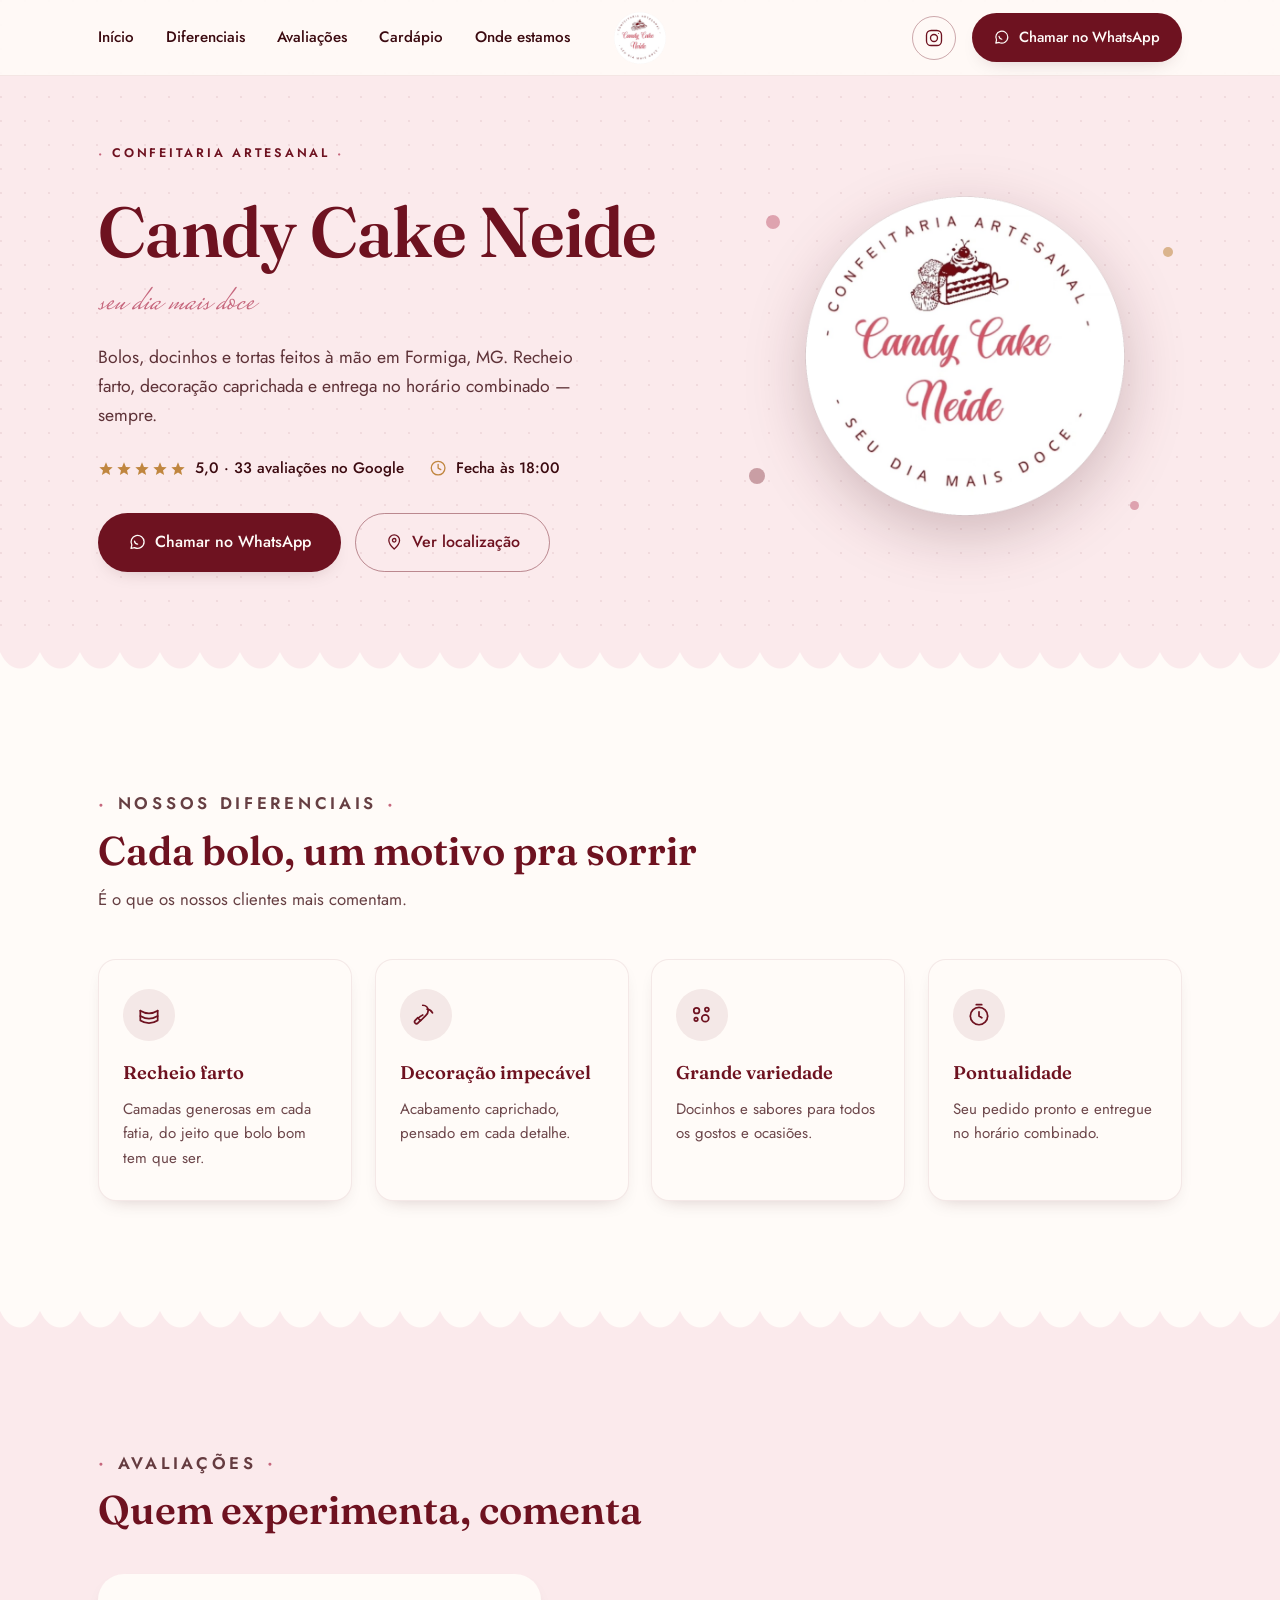
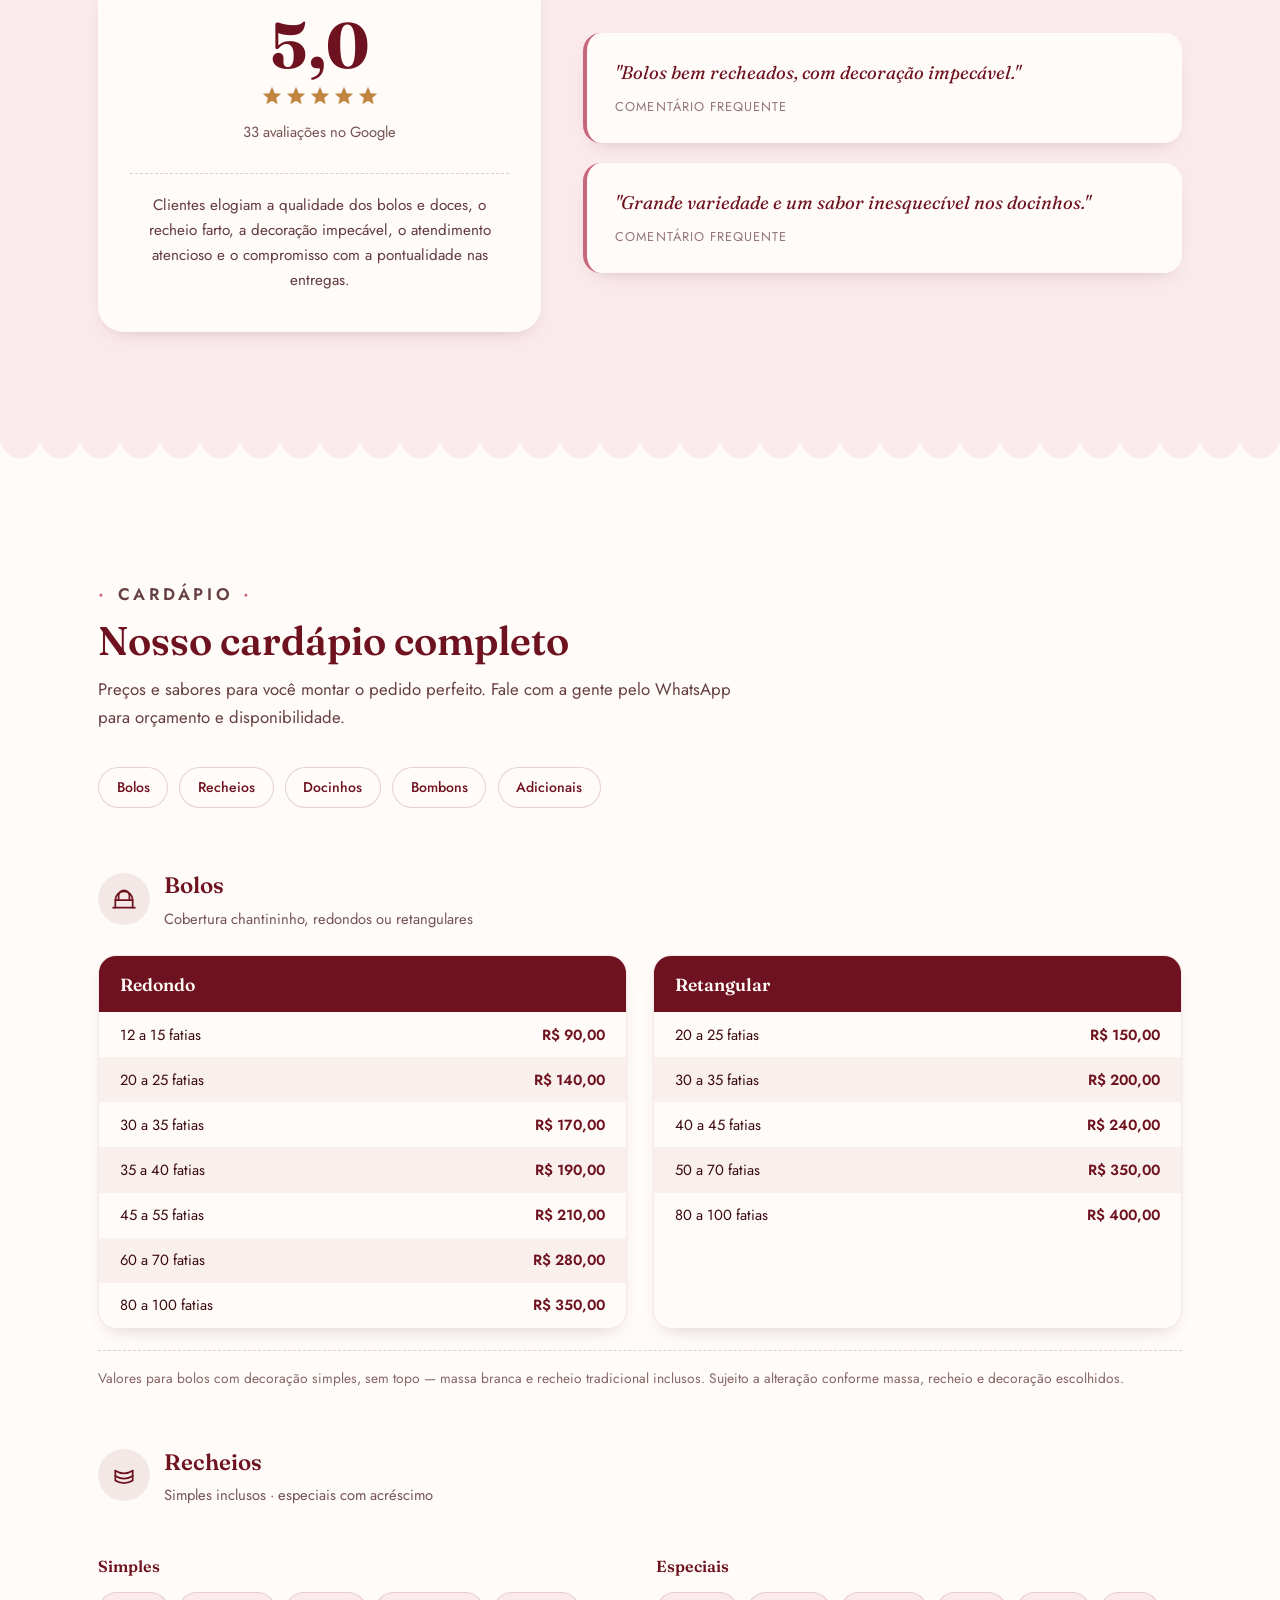
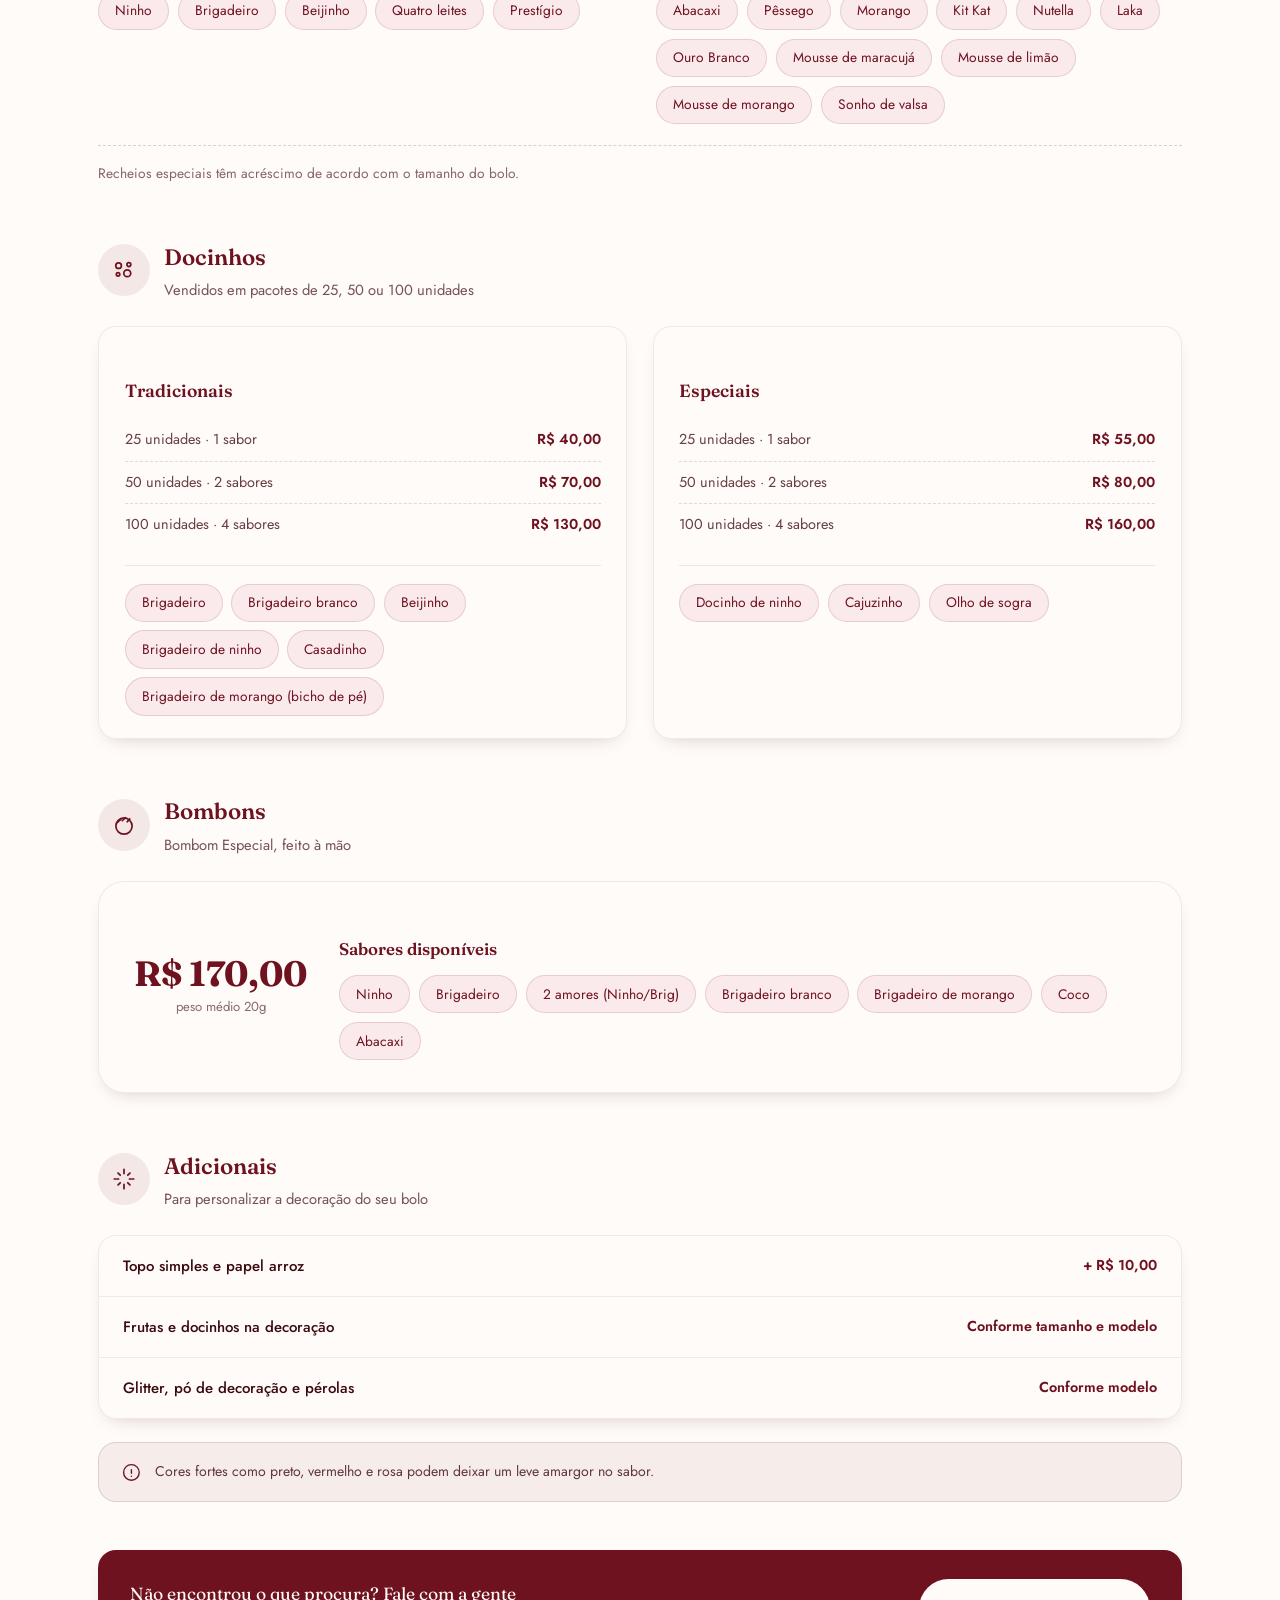
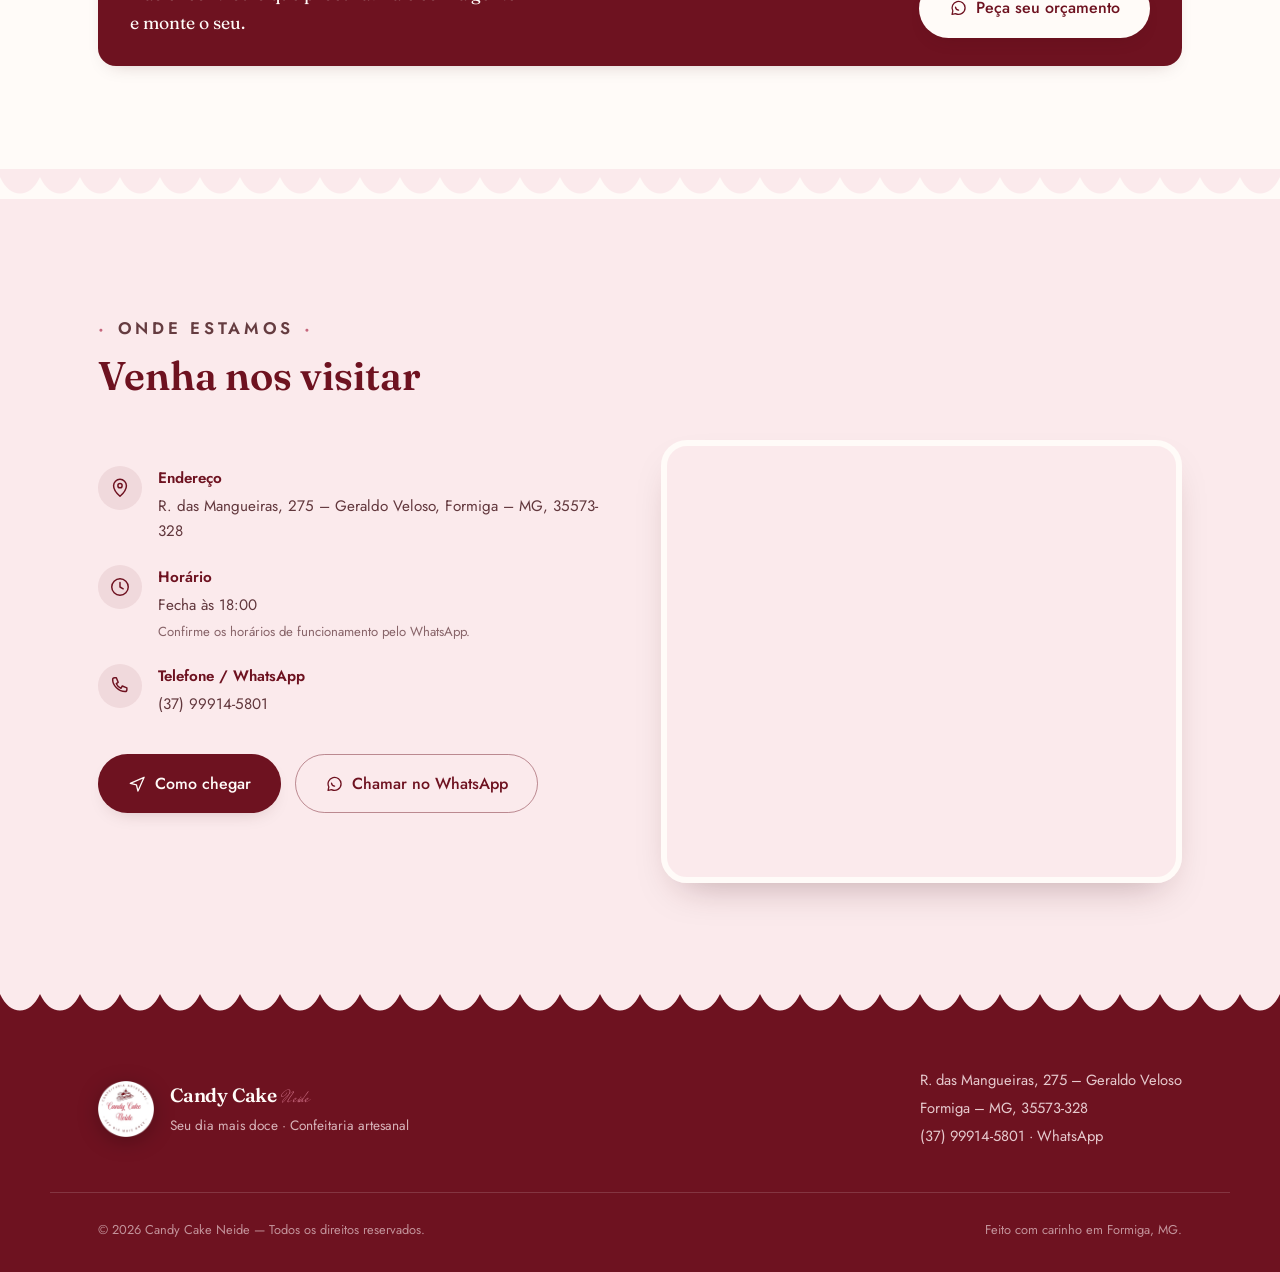
==== index-2.html @ 3f2b0566 "Add files via upload" ====
<!DOCTYPE html>
<html lang="pt-BR" class="no-js">
<head>
<meta charset="UTF-8">
<script>document.documentElement.className=document.documentElement.className.replace('no-js','js');</script>
<meta name="viewport" content="width=device-width, initial-scale=1.0">
<title>Candy Cake Neide | Confeitaria Artesanal em Formiga - MG</title>
<meta name="description" content="Candy Cake Neide — confeitaria artesanal em Formiga, MG. Bolos personalizados, docinhos finos e tortas com recheio farto e decoração impecável. 5,0 no Google (33 avaliações).">
<meta name="theme-color" content="#6E1220">
<link rel="icon" href="[data-uri]">
<link rel="preconnect" href="https://fonts.googleapis.com">
<link rel="preconnect" href="https://fonts.gstatic.com" crossorigin>
<link href="https://fonts.googleapis.com/css2?family=Fraunces:ital,opsz,wght@0,9..144,300;0,9..144,400;0,9..144,500;0,9..144,600;0,9..144,700;0,9..144,900;1,9..144,500;1,9..144,600&family=Jost:wght@300;400;500;600;700&family=Mrs+Saint+Delafield&display=swap" rel="stylesheet">
<style>
  /* ============ TOKENS ============ */
  :root{
    --blush:#FBEAEC;      /* page background — light pink, as requested */
    --cream:#FFFBF8;      /* card / alternate section surface */
    --maroon:#6E1220;     /* primary brand — sampled from the logo's script text */
    --ink:#3B0A10;        /* body text — warm near-black */
    --rose:#C6677D;       /* secondary accent */
    --gold:#C0863F;       /* small warm highlight — stars, dots */
    --maroon-rgb: 110,18,32;
    --shadow: 0 18px 40px -20px rgba(59,10,16,.35);
    --shadow-sm: 0 8px 20px -12px rgba(59,10,16,.28);
    --radius-lg: 26px;
    --radius-md: 18px;
    --header-h: 76px;
  }

  /* ============ RESET / BASE ============ */
  *,*::before,*::after{ box-sizing:border-box; }
  html{ scroll-behavior:smooth; scroll-padding-top: 96px; }
  body{
    margin:0;
    background-color: var(--blush);
    background-image: radial-gradient(circle at 1px 1px, rgba(var(--maroon-rgb),.07) 1px, transparent 0);
    background-size: 24px 24px;
    color: var(--ink);
    font-family: 'Jost', system-ui, sans-serif;
    font-weight: 400;
    line-height: 1.65;
    -webkit-font-smoothing: antialiased;
  }
  img{ max-width:100%; display:block; }
  a{ color:inherit; text-decoration:none; }
  ul{ list-style:none; margin:0; padding:0; }
  h1,h2,h3,p{ margin:0; }
  .wrap{ max-width:1180px; margin-inline:auto; padding-inline:clamp(1.25rem,5vw,3rem); }
  section{ position:relative; }
  .section-pad{ padding-block:clamp(3.5rem,8vw,6.5rem); }
  .bg-cream{ background:var(--cream); }
  .bg-blush{ background:var(--blush); }

  :focus-visible{ outline:2px solid var(--gold); outline-offset:3px; border-radius:4px; }
  .skip-link{
    position:absolute; left:1rem; top:-60px; background:var(--maroon); color:var(--cream);
    padding:.7rem 1.2rem; border-radius:0 0 10px 10px; z-index:200; transition:top .25s ease;
    font-family:'Jost',sans-serif; font-weight:500;
  }
  .skip-link:focus{ top:0; }

  /* ============ TYPE UTILITIES ============ */
  .eyebrow{
    display:inline-flex; align-items:center; gap:.6em;
    font-family:'Jost',sans-serif; font-weight:600; font-size:.78rem;
    letter-spacing:.22em; text-transform:uppercase; color:var(--maroon);
  }
  .eyebrow::before, .eyebrow::after{ content:"·"; color:var(--rose); font-size:1.1em; }
  .script{ font-family:'Mrs Saint Delafield', cursive; font-weight:400; line-height:1; }
  .display{ font-family:'Fraunces', serif; font-weight:600; letter-spacing:-.01em; }
  h2.section-title{
    font-family:'Fraunces', serif; font-weight:600; font-size:clamp(1.7rem,4vw,2.5rem);
    color:var(--maroon); margin-top:.5rem; line-height:1.15;
  }
  .section-head{ max-width:640px; }
  .section-head p{ margin-top:.8rem; font-size:1.05rem; color:rgba(59,10,16,.78); }
  .center{ text-align:center; margin-inline:auto; }

  /* ============ BUTTONS ============ */
  .btn{
    display:inline-flex; align-items:center; justify-content:center; gap:.55rem;
    font-family:'Jost',sans-serif; font-weight:500; font-size:1rem;
    padding:.95rem 1.8rem; border-radius:999px; border:1.5px solid transparent;
    cursor:pointer; transition:transform .25s ease, box-shadow .25s ease, background-color .25s ease, color .25s ease;
    white-space:nowrap;
  }
  .btn svg{ width:1.15em; height:1.15em; flex-shrink:0; }
  .btn-primary{ background:var(--maroon); color:var(--cream); box-shadow:var(--shadow-sm); }
  .btn-primary:hover{ background:#59090F; transform:translateY(-2px); box-shadow:var(--shadow); }
  .btn-outline{ background:transparent; color:var(--maroon); border-color:rgba(var(--maroon-rgb),.45); }
  .btn-outline:hover{ background:rgba(var(--maroon-rgb),.07); transform:translateY(-2px); }
  .btn-row{ display:flex; flex-wrap:wrap; gap:.9rem; }

  /* ============ HEADER ============ */
  .site-header{
    position:sticky; top:0; z-index:100; height:var(--header-h);
    display:flex; align-items:center; background:rgba(255,251,248,.88);
    backdrop-filter:blur(10px); -webkit-backdrop-filter:blur(10px);
    border-bottom:1px solid rgba(var(--maroon-rgb),.08);
    transition:box-shadow .3s ease, background-color .3s ease;
  }
  .site-header.is-scrolled{ box-shadow:0 10px 30px -18px rgba(59,10,16,.35); }
  .header-inner{ display:grid; grid-template-columns:1fr auto 1fr; align-items:center; gap:1rem; width:100%; }
  .nav-group{ display:flex; align-items:center; gap:1.5rem; justify-self:start; }
  .brand-logo{ justify-self:center; display:flex; align-items:center; }
  .brand-logo img{ height:52px; width:auto; display:block; transition:transform .3s ease; }
  .brand-logo:hover img{ transform:scale(1.05); }
  .nav-links{ display:flex; align-items:center; gap:2rem; font-size:.95rem; font-weight:500; white-space:nowrap; }
  .nav-links a{ position:relative; padding:.3rem 0; color:var(--ink); }
  .nav-links a::after{
    content:""; position:absolute; left:0; bottom:-2px; height:2px; width:0%;
    background:var(--rose); transition:width .25s ease;
  }
  .nav-links a:hover::after{ width:100%; }
  .nav-toggle{
    display:none; background:none; border:none; cursor:pointer; padding:.4rem;
    color:var(--maroon);
  }
  .nav-toggle svg{ width:26px; height:26px; }
  .header-cta{ display:flex; align-items:center; gap:1rem; justify-self:end; }
  .header-cta .btn{ padding:.7rem 1.3rem; font-size:.92rem; }
  .icon-btn{
    display:inline-flex; align-items:center; justify-content:center; flex-shrink:0;
    width:44px; height:44px; border-radius:50%; border:1.5px solid rgba(var(--maroon-rgb),.35);
    color:var(--maroon); transition:background .25s ease, color .25s ease, transform .25s ease, border-color .25s ease;
  }
  .icon-btn svg{ width:20px; height:20px; }
  .icon-btn:hover{ background:var(--maroon); color:var(--cream); border-color:var(--maroon); transform:translateY(-2px); }

  /* ============ HERO ============ */
  .hero{ padding-block:clamp(2.5rem,7vw,4rem) clamp(3rem,7vw,4.5rem); overflow:clip; }
  .hero-grid{
    display:grid; grid-template-columns:1.15fr .85fr; gap:clamp(2rem,5vw,4rem); align-items:center;
  }
  .hero-copy .eyebrow{ opacity:0; animation:riseIn .7s ease forwards; }
  .hero-name{
    font-size:clamp(2.6rem,6vw,4.4rem); color:var(--maroon); margin-top:.5rem;
    opacity:0; animation:riseIn .7s ease forwards; animation-delay:.1s;
  }
  .hero-tagline{
    font-size:clamp(1.6rem,3.6vw,2.3rem); color:var(--rose); margin-top:-.3rem;
    opacity:0; animation:riseIn .7s ease forwards; animation-delay:.2s;
  }
  .hero-copy p.lead{
    margin-top:1.3rem; font-size:1.1rem; max-width:46ch; color:rgba(59,10,16,.82);
    opacity:0; animation:riseIn .7s ease forwards; animation-delay:.3s;
  }
  .hero-meta{
    display:flex; flex-wrap:wrap; gap:1.6rem; margin-top:1.6rem;
    opacity:0; animation:riseIn .7s ease forwards; animation-delay:.4s;
  }
  .meta-item{ display:flex; align-items:center; gap:.55rem; font-size:.95rem; font-weight:500; }
  .meta-item svg{ width:1.2em; height:1.2em; color:var(--gold); flex-shrink:0; }
  .stars{ display:inline-flex; gap:2px; color:var(--gold); }
  .stars svg{ width:16px; height:16px; }
  .hero-ctas{
    margin-top:2rem; opacity:0; animation:riseIn .7s ease forwards; animation-delay:.5s;
  }
  @keyframes riseIn{ from{ opacity:0; transform:translateY(16px);} to{ opacity:1; transform:translateY(0);} }

  .hero-badge-wrap{ position:relative; display:flex; justify-content:center; }
  .hero-badge{
    width:min(320px,80vw); aspect-ratio:1/1;
    filter:drop-shadow(0 18px 30px rgba(59,10,16,.22));
    opacity:0; animation:badgeIn .8s cubic-bezier(.2,.8,.2,1) forwards; animation-delay:.25s;
  }
  @keyframes badgeIn{ from{opacity:0; transform:scale(.85) rotate(-4deg);} to{opacity:1; transform:scale(1) rotate(0);} }
  .sprinkle{ position:absolute; border-radius:50%; opacity:.55; animation:float 6s ease-in-out infinite; }
  .sprinkle:nth-child(2){ animation-delay:-1.5s; }
  .sprinkle:nth-child(3){ animation-delay:-3s; }
  .sprinkle:nth-child(4){ animation-delay:-4.2s; }
  @keyframes float{ 0%,100%{ transform:translateY(0) rotate(0deg);} 50%{ transform:translateY(-14px) rotate(12deg);} }

  /* ============ SCALLOP DIVIDERS ============ */
  .scallop{ height:30px; width:100%; background-repeat:repeat-x; background-size:40px 30px; }
  .scallop-bc{ background-image:url("data:image/svg+xml,<svg xmlns='http://www.w3.org/2000/svg' viewBox='0 0 40 30'><rect width='40' height='30' fill='%23FBEAEC'/><path d='M0 8 C10 30 30 30 40 8 L40 30 L0 30 Z' fill='%23FFFBF8'/></svg>"); }
  .scallop-cb{ background-image:url("data:image/svg+xml,<svg xmlns='http://www.w3.org/2000/svg' viewBox='0 0 40 30'><rect width='40' height='30' fill='%23FFFBF8'/><path d='M0 8 C10 30 30 30 40 8 L40 30 L0 30 Z' fill='%23FBEAEC'/></svg>"); }
  .scallop-bm{ background-image:url("data:image/svg+xml,<svg xmlns='http://www.w3.org/2000/svg' viewBox='0 0 40 30'><rect width='40' height='30' fill='%23FBEAEC'/><path d='M0 8 C10 30 30 30 40 8 L40 30 L0 30 Z' fill='%236E1220'/></svg>"); }

  /* ============ REVEAL ON SCROLL ============ */
  /* Scoped under .js so content stays visible if JS never runs (no-JS / crawlers) */
  .reveal{ transition:opacity .7s ease, transform .7s ease; }
  .js .reveal{ opacity:0; transform:translateY(22px); }
  .reveal.is-visible{ opacity:1; transform:translateY(0); }
  .stagger > *:nth-child(1){ transition-delay:.03s; }
  .stagger > *:nth-child(2){ transition-delay:.11s; }
  .stagger > *:nth-child(3){ transition-delay:.19s; }
  .stagger > *:nth-child(4){ transition-delay:.27s; }

  /* ============ HIGHLIGHTS ============ */
  .card-grid{ display:grid; grid-template-columns:repeat(4,1fr); gap:1.4rem; margin-top:2.8rem; }
  .feature-card{
    background:var(--cream); border:1px solid rgba(var(--maroon-rgb),.08); border-radius:var(--radius-md);
    padding:1.8rem 1.5rem; box-shadow:var(--shadow-sm); transition:transform .3s ease, box-shadow .3s ease;
  }
  .feature-card:hover{ transform:translateY(-6px); box-shadow:var(--shadow); }
  .icon-badge{
    width:52px; height:52px; border-radius:50%; background:rgba(var(--maroon-rgb),.08);
    display:flex; align-items:center; justify-content:center; color:var(--maroon); margin-bottom:1.1rem;
  }
  .icon-badge svg{ width:26px; height:26px; }
  .feature-card h3{ font-family:'Fraunces',serif; font-weight:600; font-size:1.15rem; color:var(--maroon); }
  .feature-card p{ margin-top:.5rem; font-size:.94rem; color:rgba(59,10,16,.75); }

  /* ============ REVIEWS ============ */
  .reviews-grid{ display:grid; grid-template-columns:.85fr 1.15fr; gap:2.6rem; margin-top:2.6rem; align-items:stretch; }
  .rating-card{
    background:var(--cream); border-radius:var(--radius-lg); padding:2.4rem 2rem;
    text-align:center; box-shadow:var(--shadow-sm); display:flex; flex-direction:column;
    align-items:center; justify-content:center; gap:.5rem;
  }
  .rating-number{ font-family:'Fraunces',serif; font-weight:700; font-size:4rem; color:var(--maroon); line-height:1; }
  .rating-card .stars svg{ width:22px; height:22px; }
  .rating-card .rating-caption{ font-size:.92rem; color:rgba(59,10,16,.7); margin-top:.3rem; }
  .rating-summary{ margin-top:1.3rem; font-size:.95rem; color:rgba(59,10,16,.8); border-top:1px dashed rgba(var(--maroon-rgb),.2); padding-top:1.2rem; }

  .quote-stack{ display:flex; flex-direction:column; gap:1.3rem; justify-content:center; }
  .quote-card{
    background:var(--cream); border-radius:var(--radius-md); padding:1.6rem 1.8rem;
    box-shadow:var(--shadow-sm); position:relative; border-left:4px solid var(--rose);
  }
  .quote-card p{ font-family:'Fraunces',serif; font-style:italic; font-size:1.15rem; color:var(--maroon); line-height:1.5; }
  .quote-card span{ display:block; margin-top:.6rem; font-family:'Jost',sans-serif; font-style:normal; font-size:.8rem; letter-spacing:.08em; text-transform:uppercase; color:rgba(59,10,16,.55); }

  /* ============ MENU / CARDAPIO ============ */
  .menu-subnav{
    display:flex; flex-wrap:wrap; gap:.7rem; margin-top:2.2rem; padding-bottom:.3rem;
  }
  .menu-subnav a{
    font-family:'Jost',sans-serif; font-weight:500; font-size:.88rem; color:var(--maroon);
    background:var(--cream); border:1px solid rgba(var(--maroon-rgb),.18); border-radius:999px;
    padding:.5rem 1.1rem; transition:background .25s ease, color .25s ease, transform .25s ease;
    white-space:nowrap;
  }
  .menu-subnav a:hover{ background:var(--maroon); color:var(--cream); transform:translateY(-2px); }

  .menu-block{ margin-top:3.4rem; scroll-margin-top:100px; }
  .menu-block-head{ display:flex; align-items:center; gap:.9rem; margin-bottom:1.5rem; }
  .menu-block-head .icon-badge{ margin-bottom:0; flex-shrink:0; }
  .menu-block-head h3{ font-family:'Fraunces',serif; font-weight:600; font-size:1.4rem; color:var(--maroon); }
  .menu-block-head p{ font-size:.92rem; color:rgba(59,10,16,.7); margin-top:.15rem; }
  .menu-block-intro{ font-size:.95rem; color:rgba(59,10,16,.78); max-width:60ch; margin-bottom:1.4rem; }

  .price-tables{ display:grid; grid-template-columns:1fr 1fr; gap:1.6rem; }
  .price-table-card{
    background:var(--cream); border-radius:var(--radius-md); overflow:hidden; box-shadow:var(--shadow-sm);
    border:1px solid rgba(var(--maroon-rgb),.08);
  }
  .price-table-card h4{
    font-family:'Fraunces',serif; font-weight:600; font-size:1.1rem; color:var(--cream);
    background:var(--maroon); padding:.85rem 1.3rem; margin:0;
  }
  .price-table{ width:100%; border-collapse:collapse; font-size:.92rem; }
  .price-table td{ padding:.65rem 1.3rem; }
  .price-table tr:nth-child(even){ background:rgba(var(--maroon-rgb),.045); }
  .price-table td:first-child{ color:var(--ink); }
  .price-table td:last-child{ text-align:right; font-weight:600; color:var(--maroon); white-space:nowrap; }

  .note-line{
    margin-top:1.3rem; font-size:.86rem; color:rgba(59,10,16,.62); border-top:1px dashed rgba(var(--maroon-rgb),.2);
    padding-top:1rem;
  }

  .tag-list{ display:flex; flex-wrap:wrap; gap:.55rem; }
  .tag{
    font-size:.86rem; font-family:'Jost',sans-serif; color:var(--maroon); background:var(--blush);
    border:1px solid rgba(var(--maroon-rgb),.14); border-radius:999px; padding:.42rem 1rem;
  }
  .recheios-grid{ display:grid; grid-template-columns:1fr 1fr; gap:2rem; }
  .recheios-grid h4{ font-family:'Fraunces',serif; font-weight:600; font-size:1rem; color:var(--maroon); margin-bottom:.8rem; }

  .tier-cards{ display:grid; grid-template-columns:1fr 1fr; gap:1.6rem; }
  .tier-card{
    background:var(--cream); border-radius:var(--radius-md); padding:1.6rem 1.6rem 1.4rem; box-shadow:var(--shadow-sm);
    border:1px solid rgba(var(--maroon-rgb),.08);
  }
  .tier-card h4{ font-family:'Fraunces',serif; font-weight:600; font-size:1.1rem; color:var(--maroon); margin-bottom:.9rem; }
  .tier-rows{ display:flex; flex-direction:column; }
  .tier-row{
    display:flex; justify-content:space-between; gap:1rem; padding:.55rem 0;
    border-bottom:1px dashed rgba(var(--maroon-rgb),.16); font-size:.9rem;
  }
  .tier-row:last-child{ border-bottom:none; }
  .tier-row .qty{ color:rgba(59,10,16,.78); }
  .tier-row .price{ font-weight:600; color:var(--maroon); white-space:nowrap; }
  .tier-card .tag-list{ margin-top:1.2rem; padding-top:1.1rem; border-top:1px solid rgba(var(--maroon-rgb),.1); }

  .bombom-card{
    background:var(--cream); border-radius:var(--radius-lg); padding:2rem 2.2rem; box-shadow:var(--shadow-sm);
    display:flex; flex-wrap:wrap; gap:2rem; align-items:center; justify-content:space-between;
    border:1px solid rgba(var(--maroon-rgb),.08);
  }
  .bombom-price{ text-align:center; flex-shrink:0; }
  .bombom-price .amount{ font-family:'Fraunces',serif; font-weight:700; font-size:2.2rem; color:var(--maroon); line-height:1; }
  .bombom-price .weight{ font-size:.82rem; color:rgba(59,10,16,.6); margin-top:.3rem; }
  .bombom-flavors{ flex:1; min-width:240px; }
  .bombom-flavors h4{ font-family:'Fraunces',serif; font-weight:600; font-size:1.05rem; color:var(--maroon); margin-bottom:.7rem; }

  .addon-rows{ display:flex; flex-direction:column; gap:0; background:var(--cream); border-radius:var(--radius-md); box-shadow:var(--shadow-sm); overflow:hidden; border:1px solid rgba(var(--maroon-rgb),.08); }
  .addon-row{ display:flex; justify-content:space-between; align-items:center; gap:1.2rem; padding:1.1rem 1.5rem; border-bottom:1px solid rgba(var(--maroon-rgb),.08); }
  .addon-row:last-child{ border-bottom:none; }
  .addon-row .addon-label{ font-weight:500; font-size:.94rem; color:var(--ink); }
  .addon-row .addon-price{ font-weight:600; color:var(--maroon); font-size:.9rem; white-space:nowrap; text-align:right; }

  .note-callout{
    margin-top:1.4rem; display:flex; gap:.8rem; align-items:flex-start; background:rgba(var(--maroon-rgb),.06);
    border:1px solid rgba(var(--maroon-rgb),.14); border-radius:var(--radius-md); padding:1.1rem 1.4rem; font-size:.88rem; color:rgba(59,10,16,.8);
  }
  .note-callout svg{ width:1.3rem; height:1.3rem; color:var(--maroon); flex-shrink:0; margin-top:.1rem; }

  .menu-note{ margin-top:3rem; display:flex; flex-wrap:wrap; align-items:center; justify-content:space-between; gap:1.3rem; background:var(--maroon); border-radius:var(--radius-md); padding:1.8rem 2rem; box-shadow:var(--shadow-sm); }
  .menu-note p{ font-family:'Fraunces',serif; font-size:1.1rem; color:var(--cream); max-width:36ch; }
  .menu-note .btn-primary{ background:var(--cream); color:var(--maroon); }
  .menu-note .btn-primary:hover{ background:#fff; }

  /* ============ LOCATION ============ */
  .location-grid{ display:grid; grid-template-columns:1fr 1fr; gap:2.6rem; margin-top:2.6rem; align-items:start; }
  .info-list{ display:flex; flex-direction:column; gap:1.3rem; margin-top:1.6rem; }
  .info-row{ display:flex; gap:1rem; align-items:flex-start; }
  .info-row .icon-badge{ width:44px; height:44px; flex-shrink:0; }
  .info-row .icon-badge svg{ width:22px; height:22px; }
  .info-row h4{ font-family:'Jost',sans-serif; font-weight:600; font-size:.95rem; color:var(--maroon); margin:0 0 .2rem; }
  .info-row p{ font-size:.95rem; color:rgba(59,10,16,.8); }
  .info-row .small{ font-size:.82rem; color:rgba(59,10,16,.6); margin-top:.2rem; }
  .map-frame{ border-radius:var(--radius-lg); overflow:hidden; box-shadow:var(--shadow); border:6px solid var(--cream); aspect-ratio:4/3.4; }
  .map-frame iframe{ width:100%; height:100%; border:0; display:block; }
  .location-ctas{ margin-top:1.8rem; }

  /* ============ FOOTER ============ */
  footer{ background:var(--maroon); color:var(--blush); padding-block:3.2rem 2rem; }
  .footer-grid{ display:flex; flex-wrap:wrap; justify-content:space-between; gap:2.4rem; }
  .footer-brand{ display:flex; gap:1rem; align-items:center; max-width:340px; }
  .footer-logo{ width:56px; height:56px; flex-shrink:0; filter:drop-shadow(0 4px 10px rgba(0,0,0,.25)); }
  .footer-brand .display{ font-size:1.2rem; color:var(--cream); }
  .footer-brand .script{ font-size:1.15rem; color:var(--rose); }
  .footer-brand p.tagline{ font-size:.85rem; color:rgba(251,234,236,.75); margin-top:.15rem; }
  .footer-contact{ font-size:.92rem; color:rgba(251,234,236,.85); line-height:1.9; }
  .footer-contact a:hover{ color:var(--cream); text-decoration:underline; }
  .footer-bottom{
    margin-top:2.6rem; padding-top:1.6rem; border-top:1px solid rgba(255,255,255,.15);
    display:flex; flex-wrap:wrap; justify-content:space-between; gap:.8rem;
    font-size:.8rem; color:rgba(251,234,236,.6);
  }

  /* ============ RESPONSIVE ============ */
  @media (max-width:900px){
    .hero-grid{ grid-template-columns:1fr; text-align:center; }
    .hero-copy p.lead{ margin-inline:auto; }
    .hero-meta, .btn-row{ justify-content:center; }
    .hero-badge-wrap{ order:-1; }
    .hero-badge{ width:min(230px,60vw); }
    .card-grid{ grid-template-columns:repeat(2,1fr); }
    .price-tables{ grid-template-columns:1fr; }
    .recheios-grid{ grid-template-columns:1fr; gap:1.6rem; }
    .tier-cards{ grid-template-columns:1fr; }
    .reviews-grid{ grid-template-columns:1fr; }
    .location-grid{ grid-template-columns:1fr; }
  }
  @media (max-width:1150px){
    .nav-links{
      position:absolute; top:var(--header-h); left:0; right:0; background:var(--cream);
      flex-direction:column; align-items:flex-start; gap:0; padding:.5rem clamp(1.25rem,5vw,3rem) 1.2rem;
      box-shadow:0 16px 24px -18px rgba(59,10,16,.4); border-bottom:1px solid rgba(var(--maroon-rgb),.08);
      transform:translateY(-8px); opacity:0; pointer-events:none; transition:opacity .25s ease, transform .25s ease;
    }
    .nav-links a{ padding:.7rem 0; width:100%; }
    .site-header.nav-open .nav-links{ transform:translateY(0); opacity:1; pointer-events:auto; }
    .nav-toggle{ display:inline-flex; }
    .header-cta span.btn-label{ display:none; }
    .header-cta .btn{ padding:.7rem; border-radius:50%; }
    .header-cta .btn svg{ width:1.3em; height:1.3em; }
    .brand-logo img{ height:42px; }
    .nav-group{ gap:.6rem; }
  }
  @media (max-width:400px){
    .brand-logo img{ height:36px; }
  }
  @media (max-width:640px){
    .card-grid{ grid-template-columns:1fr; }
    .rating-number{ font-size:3.2rem; }
    .bombom-card{ flex-direction:column; text-align:center; }
    .menu-subnav{ flex-wrap:nowrap; overflow-x:auto; padding-bottom:.6rem; -webkit-overflow-scrolling:touch; }
    .addon-row{ flex-direction:column; align-items:flex-start; gap:.35rem; }
    .addon-row .addon-price{ text-align:left; }
  }

  @media (prefers-reduced-motion: reduce){
    *{ animation-duration:.01ms !important; animation-iteration-count:1 !important; transition-duration:.01ms !important; scroll-behavior:auto !important; }
    .hero-copy *, .hero-badge{ opacity:1 !important; transform:none !important; }
    .reveal{ opacity:1 !important; transform:none !important; }
  }
</style>
</head>
<body>
<a href="#inicio" class="skip-link">Pular para o conteúdo</a>

<header class="site-header" id="site-header">
  <div class="wrap header-inner">
    <div class="nav-group">
      <button class="nav-toggle" id="nav-toggle" aria-label="Abrir menu" aria-expanded="false" aria-controls="nav-links">
        <svg viewBox="0 0 24 24" fill="none" stroke="currentColor" stroke-width="1.8" stroke-linecap="round"><path d="M4 7h16M4 12h16M4 17h16"/></svg>
      </button>
      <nav class="nav-links" id="nav-links" aria-label="Navegação principal">
        <a href="#inicio">Início</a>
        <a href="#diferenciais">Diferenciais</a>
        <a href="#avaliacoes">Avaliações</a>
        <a href="#cardapio">Cardápio</a>
        <a href="#local">Onde estamos</a>
      </nav>
    </div>

    <a href="#inicio" class="brand-logo" aria-label="Candy Cake Neide - início">
      <img src="[data-uri]" alt="Candy Cake Neide">
    </a>

    <div class="header-cta">
      <a class="icon-btn" href="https://www.instagram.com/candycake_neide" target="_blank" rel="noopener" aria-label="Instagram da Candy Cake Neide">
        <svg viewBox="0 0 24 24" fill="none" stroke="currentColor" stroke-width="1.6" stroke-linecap="round" stroke-linejoin="round" aria-hidden="true"><rect x="3" y="3" width="18" height="18" rx="5.5"/><circle cx="12" cy="12" r="4.2"/><circle cx="17.3" cy="6.7" r="0.6" fill="currentColor" stroke="none"/></svg>
      </a>
      <a class="btn btn-primary" href="https://wa.me/5537999145801?text=Ol%C3%A1%21%20Vim%20pelo%20site%20da%20Candy%20Cake%20Neide%20e%20gostaria%20de%20saber%20mais%20sobre%20os%20bolos%20%F0%9F%8D%B0" target="_blank" rel="noopener">
        <svg viewBox="0 0 24 24" fill="none" stroke="currentColor" stroke-width="1.7" stroke-linecap="round" stroke-linejoin="round" aria-hidden="true"><path d="M21 11.5a8.5 8.5 0 0 1-12.4 7.55L4 20l1.03-4.41A8.5 8.5 0 1 1 21 11.5Z"/><path d="M8.5 10.5c.3 2 2 3.7 4 4"/></svg>
        <span class="btn-label">Chamar no WhatsApp</span>
      </a>
    </div>
  </div>
</header>

<main id="inicio">

  <!-- ============ HERO ============ -->
  <section class="hero">
    <div class="wrap hero-grid">
      <div class="hero-copy">
        <p class="eyebrow">Confeitaria artesanal</p>
        <h1 class="display hero-name">Candy Cake Neide</h1>
        <p class="script hero-tagline">seu dia mais doce</p>
        <p class="lead">Bolos, docinhos e tortas feitos à mão em Formiga, MG. Recheio farto, decoração caprichada e entrega no horário combinado — sempre.</p>

        <div class="hero-meta">
          <span class="meta-item">
            <span class="stars" aria-hidden="true">
              <svg viewBox="0 0 24 24" fill="currentColor"><path d="M12 2l2.9 6.9 7.1.6-5.5 4.6 1.7 7-6.2-3.9-6.2 3.9 1.7-7-5.5-4.6 7.1-.6z"/></svg>
              <svg viewBox="0 0 24 24" fill="currentColor"><path d="M12 2l2.9 6.9 7.1.6-5.5 4.6 1.7 7-6.2-3.9-6.2 3.9 1.7-7-5.5-4.6 7.1-.6z"/></svg>
              <svg viewBox="0 0 24 24" fill="currentColor"><path d="M12 2l2.9 6.9 7.1.6-5.5 4.6 1.7 7-6.2-3.9-6.2 3.9 1.7-7-5.5-4.6 7.1-.6z"/></svg>
              <svg viewBox="0 0 24 24" fill="currentColor"><path d="M12 2l2.9 6.9 7.1.6-5.5 4.6 1.7 7-6.2-3.9-6.2 3.9 1.7-7-5.5-4.6 7.1-.6z"/></svg>
              <svg viewBox="0 0 24 24" fill="currentColor"><path d="M12 2l2.9 6.9 7.1.6-5.5 4.6 1.7 7-6.2-3.9-6.2 3.9 1.7-7-5.5-4.6 7.1-.6z"/></svg>
            </span>
            5,0 · 33 avaliações no Google
          </span>
          <span class="meta-item">
            <svg viewBox="0 0 24 24" fill="none" stroke="currentColor" stroke-width="1.7" stroke-linecap="round" stroke-linejoin="round" aria-hidden="true"><circle cx="12" cy="12" r="9"/><path d="M12 7v5l3.5 2"/></svg>
            Fecha às 18:00
          </span>
        </div>

        <div class="btn-row hero-ctas">
          <a class="btn btn-primary" href="https://wa.me/5537999145801?text=Ol%C3%A1%21%20Vim%20pelo%20site%20da%20Candy%20Cake%20Neide%20e%20gostaria%20de%20saber%20mais%20sobre%20os%20bolos%20%F0%9F%8D%B0" target="_blank" rel="noopener">
            <svg viewBox="0 0 24 24" fill="none" stroke="currentColor" stroke-width="1.7" stroke-linecap="round" stroke-linejoin="round" aria-hidden="true"><path d="M21 11.5a8.5 8.5 0 0 1-12.4 7.55L4 20l1.03-4.41A8.5 8.5 0 1 1 21 11.5Z"/><path d="M8.5 10.5c.3 2 2 3.7 4 4"/></svg>
            Chamar no WhatsApp
          </a>
          <a class="btn btn-outline" href="#local">
            <svg viewBox="0 0 24 24" fill="none" stroke="currentColor" stroke-width="1.7" stroke-linecap="round" stroke-linejoin="round" aria-hidden="true"><path d="M12 21s-7-6.1-7-11.5A7 7 0 0 1 19 9.5C19 14.9 12 21 12 21Z"/><circle cx="12" cy="9.5" r="2.3"/></svg>
            Ver localização
          </a>
        </div>
      </div>

      <div class="hero-badge-wrap">
        <img class="hero-badge" src="[data-uri]" alt="Logo da Candy Cake Neide, confeitaria artesanal">
        <div class="sprinkle" aria-hidden="true" style="width:14px;height:14px;background:var(--rose);top:6%;left:4%;"></div>
        <div class="sprinkle" aria-hidden="true" style="width:10px;height:10px;background:var(--gold);top:16%;right:2%;"></div>
        <div class="sprinkle" aria-hidden="true" style="width:16px;height:16px;background:var(--maroon);bottom:10%;left:0;opacity:.35;"></div>
        <div class="sprinkle" aria-hidden="true" style="width:9px;height:9px;background:var(--rose);bottom:2%;right:10%;"></div>
      </div>
    </div>
  </section>

  <div class="scallop scallop-bc" aria-hidden="true"></div>

  <!-- ============ DIFERENCIAIS ============ -->
  <section id="diferenciais" class="bg-cream section-pad">
    <div class="wrap">
      <div class="section-head reveal">
        <p class="eyebrow">Nossos diferenciais</p>
        <h2 class="section-title">Cada bolo, um motivo pra sorrir</h2>
        <p>É o que os nossos clientes mais comentam.</p>
      </div>

      <div class="card-grid stagger">
        <div class="feature-card reveal">
          <div class="icon-badge">
            <svg viewBox="0 0 24 24" fill="none" stroke="currentColor" stroke-width="1.6" stroke-linecap="round" stroke-linejoin="round"><path d="M4 8c2.5 1.6 5.2 2.4 8 2.4S17.5 9.6 20 8"/><path d="M4 13c2.5 1.6 5.2 2.4 8 2.4s5.5-.8 8-2.4"/><path d="M4 8v9c2.5 1.6 5.2 2.4 8 2.4s5.5-.8 8-2.4V8"/></svg>
          </div>
          <h3>Recheio farto</h3>
          <p>Camadas generosas em cada fatia, do jeito que bolo bom tem que ser.</p>
        </div>

        <div class="feature-card reveal">
          <div class="icon-badge">
            <svg viewBox="0 0 24 24" fill="none" stroke="currentColor" stroke-width="1.6" stroke-linecap="round" stroke-linejoin="round"><path d="M9 3c3 0 5 2.2 5 5 0 2-1 3.3-2.3 4.6L7 17.3 4.7 15c2-2 4.3-3 4.3-3"/><path d="M7 17l-2.5 2.5a1.8 1.8 0 0 1-2.5 0v0a1.8 1.8 0 0 1 0-2.5L4.5 14.5"/><path d="M13 6.5c2.2.3 4 1.6 5 3.5"/></svg>
          </div>
          <h3>Decoração impecável</h3>
          <p>Acabamento caprichado, pensado em cada detalhe.</p>
        </div>

        <div class="feature-card reveal">
          <div class="icon-badge">
            <svg viewBox="0 0 24 24" fill="none" stroke="currentColor" stroke-width="1.6" stroke-linecap="round" stroke-linejoin="round"><circle cx="7" cy="8" r="2.6"/><circle cx="16.5" cy="7" r="1.8"/><circle cx="15" cy="15" r="3.2"/><circle cx="6.5" cy="16" r="1.6"/></svg>
          </div>
          <h3>Grande variedade</h3>
          <p>Docinhos e sabores para todos os gostos e ocasiões.</p>
        </div>

        <div class="feature-card reveal">
          <div class="icon-badge">
            <svg viewBox="0 0 24 24" fill="none" stroke="currentColor" stroke-width="1.6" stroke-linecap="round" stroke-linejoin="round"><circle cx="12" cy="13" r="8"/><path d="M12 9v4l2.6 1.6"/><path d="M9.5 2.5h5"/></svg>
          </div>
          <h3>Pontualidade</h3>
          <p>Seu pedido pronto e entregue no horário combinado.</p>
        </div>
      </div>
    </div>
  </section>

  <div class="scallop scallop-cb" aria-hidden="true"></div>

  <!-- ============ AVALIACOES ============ -->
  <section id="avaliacoes" class="bg-blush section-pad">
    <div class="wrap">
      <div class="section-head reveal">
        <p class="eyebrow">Avaliações</p>
        <h2 class="section-title">Quem experimenta, comenta</h2>
      </div>

      <div class="reviews-grid">
        <div class="rating-card reveal">
          <span class="rating-number">5,0</span>
          <span class="stars" aria-hidden="true">
            <svg viewBox="0 0 24 24" fill="currentColor"><path d="M12 2l2.9 6.9 7.1.6-5.5 4.6 1.7 7-6.2-3.9-6.2 3.9 1.7-7-5.5-4.6 7.1-.6z"/></svg>
            <svg viewBox="0 0 24 24" fill="currentColor"><path d="M12 2l2.9 6.9 7.1.6-5.5 4.6 1.7 7-6.2-3.9-6.2 3.9 1.7-7-5.5-4.6 7.1-.6z"/></svg>
            <svg viewBox="0 0 24 24" fill="currentColor"><path d="M12 2l2.9 6.9 7.1.6-5.5 4.6 1.7 7-6.2-3.9-6.2 3.9 1.7-7-5.5-4.6 7.1-.6z"/></svg>
            <svg viewBox="0 0 24 24" fill="currentColor"><path d="M12 2l2.9 6.9 7.1.6-5.5 4.6 1.7 7-6.2-3.9-6.2 3.9 1.7-7-5.5-4.6 7.1-.6z"/></svg>
            <svg viewBox="0 0 24 24" fill="currentColor"><path d="M12 2l2.9 6.9 7.1.6-5.5 4.6 1.7 7-6.2-3.9-6.2 3.9 1.7-7-5.5-4.6 7.1-.6z"/></svg>
          </span>
          <span class="rating-caption">33 avaliações no Google</span>
          <p class="rating-summary">Clientes elogiam a qualidade dos bolos e doces, o recheio farto, a decoração impecável, o atendimento atencioso e o compromisso com a pontualidade nas entregas.</p>
        </div>

        <div class="quote-stack">
          <div class="quote-card reveal">
            <p>"Bolos bem recheados, com decoração impecável."</p>
            <span>Comentário frequente</span>
          </div>
          <div class="quote-card reveal">
            <p>"Grande variedade e um sabor inesquecível nos docinhos."</p>
            <span>Comentário frequente</span>
          </div>
        </div>
      </div>
    </div>
  </section>

  <div class="scallop scallop-bc" aria-hidden="true"></div>

  <!-- ============ CARDAPIO ============ -->
  <section id="cardapio" class="bg-cream section-pad">
    <div class="wrap">
      <div class="section-head reveal">
        <p class="eyebrow">Cardápio</p>
        <h2 class="section-title">Nosso cardápio completo</h2>
        <p>Preços e sabores para você montar o pedido perfeito. Fale com a gente pelo WhatsApp para orçamento e disponibilidade.</p>
      </div>

      <nav class="menu-subnav reveal" aria-label="Categorias do cardápio">
        <a href="#bolos">Bolos</a>
        <a href="#recheios">Recheios</a>
        <a href="#docinhos">Docinhos</a>
        <a href="#bombons">Bombons</a>
        <a href="#adicionais">Adicionais</a>
      </nav>

      <!-- Bolos -->
      <div class="menu-block" id="bolos">
        <div class="menu-block-head reveal">
          <div class="icon-badge">
            <svg viewBox="0 0 24 24" fill="none" stroke="currentColor" stroke-width="1.6" stroke-linecap="round" stroke-linejoin="round"><path d="M4 20V13a8 8 0 0 1 16 0v7"/><path d="M4 13h16"/><path d="M7 13V9a5 5 0 0 1 10 0v4"/><path d="M2 20h20"/></svg>
          </div>
          <div>
            <h3>Bolos</h3>
            <p>Cobertura chantininho, redondos ou retangulares</p>
          </div>
        </div>

        <div class="price-tables reveal">
          <div class="price-table-card">
            <h4>Redondo</h4>
            <table class="price-table">
              <tbody>
                <tr><td>12 a 15 fatias</td><td>R$ 90,00</td></tr>
                <tr><td>20 a 25 fatias</td><td>R$ 140,00</td></tr>
                <tr><td>30 a 35 fatias</td><td>R$ 170,00</td></tr>
                <tr><td>35 a 40 fatias</td><td>R$ 190,00</td></tr>
                <tr><td>45 a 55 fatias</td><td>R$ 210,00</td></tr>
                <tr><td>60 a 70 fatias</td><td>R$ 280,00</td></tr>
                <tr><td>80 a 100 fatias</td><td>R$ 350,00</td></tr>
              </tbody>
            </table>
          </div>
          <div class="price-table-card">
            <h4>Retangular</h4>
            <table class="price-table">
              <tbody>
                <tr><td>20 a 25 fatias</td><td>R$ 150,00</td></tr>
                <tr><td>30 a 35 fatias</td><td>R$ 200,00</td></tr>
                <tr><td>40 a 45 fatias</td><td>R$ 240,00</td></tr>
                <tr><td>50 a 70 fatias</td><td>R$ 350,00</td></tr>
                <tr><td>80 a 100 fatias</td><td>R$ 400,00</td></tr>
              </tbody>
            </table>
          </div>
        </div>
        <p class="note-line reveal">Valores para bolos com decoração simples, sem topo — massa branca e recheio tradicional inclusos. Sujeito a alteração conforme massa, recheio e decoração escolhidos.</p>
      </div>

      <!-- Recheios -->
      <div class="menu-block" id="recheios">
        <div class="menu-block-head reveal">
          <div class="icon-badge">
            <svg viewBox="0 0 24 24" fill="none" stroke="currentColor" stroke-width="1.6" stroke-linecap="round" stroke-linejoin="round"><path d="M4 8c2.5 1.6 5.2 2.4 8 2.4S17.5 9.6 20 8"/><path d="M4 13c2.5 1.6 5.2 2.4 8 2.4s5.5-.8 8-2.4"/><path d="M4 8v9c2.5 1.6 5.2 2.4 8 2.4s5.5-.8 8-2.4V8"/></svg>
          </div>
          <div>
            <h3>Recheios</h3>
            <p>Simples inclusos · especiais com acréscimo</p>
          </div>
        </div>

        <div class="recheios-grid reveal">
          <div>
            <h4>Simples</h4>
            <div class="tag-list">
              <span class="tag">Ninho</span>
              <span class="tag">Brigadeiro</span>
              <span class="tag">Beijinho</span>
              <span class="tag">Quatro leites</span>
              <span class="tag">Prestígio</span>
            </div>
          </div>
          <div>
            <h4>Especiais</h4>
            <div class="tag-list">
              <span class="tag">Abacaxi</span>
              <span class="tag">Pêssego</span>
              <span class="tag">Morango</span>
              <span class="tag">Kit Kat</span>
              <span class="tag">Nutella</span>
              <span class="tag">Laka</span>
              <span class="tag">Ouro Branco</span>
              <span class="tag">Mousse de maracujá</span>
              <span class="tag">Mousse de limão</span>
              <span class="tag">Mousse de morango</span>
              <span class="tag">Sonho de valsa</span>
            </div>
          </div>
        </div>
        <p class="note-line reveal">Recheios especiais têm acréscimo de acordo com o tamanho do bolo.</p>
      </div>

      <!-- Docinhos -->
      <div class="menu-block" id="docinhos">
        <div class="menu-block-head reveal">
          <div class="icon-badge">
            <svg viewBox="0 0 24 24" fill="none" stroke="currentColor" stroke-width="1.6" stroke-linecap="round" stroke-linejoin="round"><circle cx="7" cy="8" r="2.6"/><circle cx="16.5" cy="7" r="1.8"/><circle cx="15" cy="15" r="3.2"/><circle cx="6.5" cy="16" r="1.6"/></svg>
          </div>
          <div>
            <h3>Docinhos</h3>
            <p>Vendidos em pacotes de 25, 50 ou 100 unidades</p>
          </div>
        </div>

        <div class="tier-cards reveal">
          <div class="tier-card">
            <h4>Tradicionais</h4>
            <div class="tier-rows">
              <div class="tier-row"><span class="qty">25 unidades · 1 sabor</span><span class="price">R$ 40,00</span></div>
              <div class="tier-row"><span class="qty">50 unidades · 2 sabores</span><span class="price">R$ 70,00</span></div>
              <div class="tier-row"><span class="qty">100 unidades · 4 sabores</span><span class="price">R$ 130,00</span></div>
            </div>
            <div class="tag-list">
              <span class="tag">Brigadeiro</span>
              <span class="tag">Brigadeiro branco</span>
              <span class="tag">Beijinho</span>
              <span class="tag">Brigadeiro de ninho</span>
              <span class="tag">Casadinho</span>
              <span class="tag">Brigadeiro de morango (bicho de pé)</span>
            </div>
          </div>
          <div class="tier-card">
            <h4>Especiais</h4>
            <div class="tier-rows">
              <div class="tier-row"><span class="qty">25 unidades · 1 sabor</span><span class="price">R$ 55,00</span></div>
              <div class="tier-row"><span class="qty">50 unidades · 2 sabores</span><span class="price">R$ 80,00</span></div>
              <div class="tier-row"><span class="qty">100 unidades · 4 sabores</span><span class="price">R$ 160,00</span></div>
            </div>
            <div class="tag-list">
              <span class="tag">Docinho de ninho</span>
              <span class="tag">Cajuzinho</span>
              <span class="tag">Olho de sogra</span>
            </div>
          </div>
        </div>
      </div>

      <!-- Bombons -->
      <div class="menu-block" id="bombons">
        <div class="menu-block-head reveal">
          <div class="icon-badge">
            <svg viewBox="0 0 24 24" fill="none" stroke="currentColor" stroke-width="1.6" stroke-linecap="round" stroke-linejoin="round"><circle cx="12" cy="13" r="7.5"/><path d="M6 9.5c1-1 2-1.8 3-2.5M10.5 8c1-1 2-1.8 3-2.7M15 9c.8-1 1.6-1.8 2.3-2.6"/></svg>
          </div>
          <div>
            <h3>Bombons</h3>
            <p>Bombom Especial, feito à mão</p>
          </div>
        </div>

        <div class="bombom-card reveal">
          <div class="bombom-price">
            <div class="amount">R$ 170,00</div>
            <div class="weight">peso médio 20g</div>
          </div>
          <div class="bombom-flavors">
            <h4>Sabores disponíveis</h4>
            <div class="tag-list">
              <span class="tag">Ninho</span>
              <span class="tag">Brigadeiro</span>
              <span class="tag">2 amores (Ninho/Brig)</span>
              <span class="tag">Brigadeiro branco</span>
              <span class="tag">Brigadeiro de morango</span>
              <span class="tag">Coco</span>
              <span class="tag">Abacaxi</span>
            </div>
          </div>
        </div>
      </div>

      <!-- Adicionais -->
      <div class="menu-block" id="adicionais">
        <div class="menu-block-head reveal">
          <div class="icon-badge">
            <svg viewBox="0 0 24 24" fill="none" stroke="currentColor" stroke-width="1.6" stroke-linecap="round" stroke-linejoin="round"><path d="M12 3v4M12 17v4M3 12h4M17 12h4"/><path d="M6.5 6.5l2 2M15.5 15.5l2 2M6.5 17.5l2-2M15.5 8.5l2-2"/></svg>
          </div>
          <div>
            <h3>Adicionais</h3>
            <p>Para personalizar a decoração do seu bolo</p>
          </div>
        </div>

        <div class="addon-rows reveal">
          <div class="addon-row">
            <span class="addon-label">Topo simples e papel arroz</span>
            <span class="addon-price">+ R$ 10,00</span>
          </div>
          <div class="addon-row">
            <span class="addon-label">Frutas e docinhos na decoração</span>
            <span class="addon-price">Conforme tamanho e modelo</span>
          </div>
          <div class="addon-row">
            <span class="addon-label">Glitter, pó de decoração e pérolas</span>
            <span class="addon-price">Conforme modelo</span>
          </div>
        </div>
        <div class="note-callout reveal">
          <svg viewBox="0 0 24 24" fill="none" stroke="currentColor" stroke-width="1.6" stroke-linecap="round" stroke-linejoin="round" aria-hidden="true"><path d="M12 9v4"/><path d="M12 16.5h.01"/><circle cx="12" cy="12" r="9"/></svg>
          <span>Cores fortes como preto, vermelho e rosa podem deixar um leve amargor no sabor.</span>
        </div>
      </div>

      <div class="menu-note reveal">
        <p>Não encontrou o que procura? Fale com a gente e monte o seu.</p>
        <a class="btn btn-primary" href="https://wa.me/5537999145801?text=Ol%C3%A1%21%20Vim%20pelo%20site%20da%20Candy%20Cake%20Neide%20e%20gostaria%20de%20saber%20mais%20sobre%20os%20bolos%20%F0%9F%8D%B0" target="_blank" rel="noopener">
          <svg viewBox="0 0 24 24" fill="none" stroke="currentColor" stroke-width="1.7" stroke-linecap="round" stroke-linejoin="round" aria-hidden="true"><path d="M21 11.5a8.5 8.5 0 0 1-12.4 7.55L4 20l1.03-4.41A8.5 8.5 0 1 1 21 11.5Z"/><path d="M8.5 10.5c.3 2 2 3.7 4 4"/></svg>
          Peça seu orçamento
        </a>
      </div>
    </div>
  </section>

  <div class="scallop scallop-bc" aria-hidden="true"></div>

  <!-- ============ LOCALIZACAO ============ -->
  <section id="local" class="bg-blush section-pad">
    <div class="wrap">
      <div class="section-head reveal">
        <p class="eyebrow">Onde estamos</p>
        <h2 class="section-title">Venha nos visitar</h2>
      </div>

      <div class="location-grid">
        <div class="reveal">
          <div class="info-list">
            <div class="info-row">
              <div class="icon-badge">
                <svg viewBox="0 0 24 24" fill="none" stroke="currentColor" stroke-width="1.6" stroke-linecap="round" stroke-linejoin="round"><path d="M12 21s-7-6.1-7-11.5A7 7 0 0 1 19 9.5C19 14.9 12 21 12 21Z"/><circle cx="12" cy="9.5" r="2.3"/></svg>
              </div>
              <div>
                <h4>Endereço</h4>
                <p>R. das Mangueiras, 275 – Geraldo Veloso, Formiga – MG, 35573-328</p>
              </div>
            </div>

            <div class="info-row">
              <div class="icon-badge">
                <svg viewBox="0 0 24 24" fill="none" stroke="currentColor" stroke-width="1.6" stroke-linecap="round" stroke-linejoin="round"><circle cx="12" cy="12" r="9"/><path d="M12 7v5l3.5 2"/></svg>
              </div>
              <div>
                <h4>Horário</h4>
                <p>Fecha às 18:00</p>
                <p class="small">Confirme os horários de funcionamento pelo WhatsApp.</p>
              </div>
            </div>

            <div class="info-row">
              <div class="icon-badge">
                <svg viewBox="0 0 24 24" fill="none" stroke="currentColor" stroke-width="1.6" stroke-linecap="round" stroke-linejoin="round"><path d="M4 5c0-1 1-2 2-2h2l2 5-2 1.5c1 2.3 2.7 4 5 5L14.5 12l5 2v2c0 1-1 2-2 2C10.5 18 4 11.5 4 5Z"/></svg>
              </div>
              <div>
                <h4>Telefone / WhatsApp</h4>
                <p><a href="tel:+5537999145801">(37) 99914-5801</a></p>
              </div>
            </div>
          </div>

          <div class="btn-row location-ctas">
            <a class="btn btn-primary" href="https://www.google.com/maps/dir/?api=1&destination=R.%20das%20Mangueiras%2C%20275%20-%20Geraldo%20Veloso%2C%20Formiga%20-%20MG%2C%2035573-328" target="_blank" rel="noopener">
              <svg viewBox="0 0 24 24" fill="none" stroke="currentColor" stroke-width="1.7" stroke-linecap="round" stroke-linejoin="round" aria-hidden="true"><path d="M3 11l18-8-8 18-2-8-8-2Z"/></svg>
              Como chegar
            </a>
            <a class="btn btn-outline" href="https://wa.me/5537999145801?text=Ol%C3%A1%21%20Vim%20pelo%20site%20da%20Candy%20Cake%20Neide%20e%20gostaria%20de%20saber%20mais%20sobre%20os%20bolos%20%F0%9F%8D%B0" target="_blank" rel="noopener">
              <svg viewBox="0 0 24 24" fill="none" stroke="currentColor" stroke-width="1.7" stroke-linecap="round" stroke-linejoin="round" aria-hidden="true"><path d="M21 11.5a8.5 8.5 0 0 1-12.4 7.55L4 20l1.03-4.41A8.5 8.5 0 1 1 21 11.5Z"/><path d="M8.5 10.5c.3 2 2 3.7 4 4"/></svg>
              Chamar no WhatsApp
            </a>
          </div>
        </div>

        <div class="map-frame reveal">
          <iframe src="https://www.google.com/maps?q=R.%20das%20Mangueiras%2C%20275%20-%20Geraldo%20Veloso%2C%20Formiga%20-%20MG%2C%2035573-328&output=embed" title="Mapa com a localização da Candy Cake Neide" loading="lazy" referrerpolicy="no-referrer-when-downgrade"></iframe>
        </div>
      </div>
    </div>
  </section>

  <div class="scallop scallop-bm" aria-hidden="true"></div>
</main>

<footer>
  <div class="wrap footer-grid">
    <div class="footer-brand">
      <img class="footer-logo" src="[data-uri]" alt="Logo da Candy Cake Neide">
      <div>
        <p class="display">Candy Cake <span class="script">Neide</span></p>
        <p class="tagline">Seu dia mais doce · Confeitaria artesanal</p>
      </div>
    </div>
    <div class="footer-contact">
      <p>R. das Mangueiras, 275 – Geraldo Veloso<br>Formiga – MG, 35573-328</p>
      <p><a href="tel:+5537999145801">(37) 99914-5801</a> · <a href="https://wa.me/5537999145801" target="_blank" rel="noopener">WhatsApp</a></p>
    </div>
  </div>
  <div class="wrap footer-bottom">
    <span>© <span id="year"></span> Candy Cake Neide — Todos os direitos reservados.</span>
    <span>Feito com carinho em Formiga, MG.</span>
  </div>
</footer>

<script>
(function(){
  var header = document.getElementById('site-header');
  var toggle = document.getElementById('nav-toggle');
  var nav = document.getElementById('nav-links');

  if(toggle && nav){
    toggle.addEventListener('click', function(){
      var open = header.classList.toggle('nav-open');
      toggle.setAttribute('aria-expanded', open ? 'true' : 'false');
    });
    nav.querySelectorAll('a').forEach(function(link){
      link.addEventListener('click', function(){
        header.classList.remove('nav-open');
        toggle.setAttribute('aria-expanded','false');
      });
    });
  }

  var onScroll = function(){
    if(window.scrollY > 10) header.classList.add('is-scrolled');
    else header.classList.remove('is-scrolled');
  };
  window.addEventListener('scroll', onScroll, {passive:true});
  onScroll();

  var reduceMotion = window.matchMedia('(prefers-reduced-motion: reduce)').matches;
  var revealEls = document.querySelectorAll('.reveal');
  if(!reduceMotion && 'IntersectionObserver' in window){
    var io = new IntersectionObserver(function(entries){
      entries.forEach(function(entry){
        if(entry.isIntersecting){
          entry.target.classList.add('is-visible');
          io.unobserve(entry.target);
        }
      });
    }, {threshold:.15, rootMargin:'0px 0px -40px 0px'});
    revealEls.forEach(function(el){ io.observe(el); });
    // Safety net: guarantee visibility even if an observer edge case never fires
    setTimeout(function(){
      revealEls.forEach(function(el){ el.classList.add('is-visible'); });
    }, 2200);
  } else {
    revealEls.forEach(function(el){ el.classList.add('is-visible'); });
  }

  var yearEl = document.getElementById('year');
  if(yearEl) yearEl.textContent = new Date().getFullYear();
})();
</script>
</body>
</html>
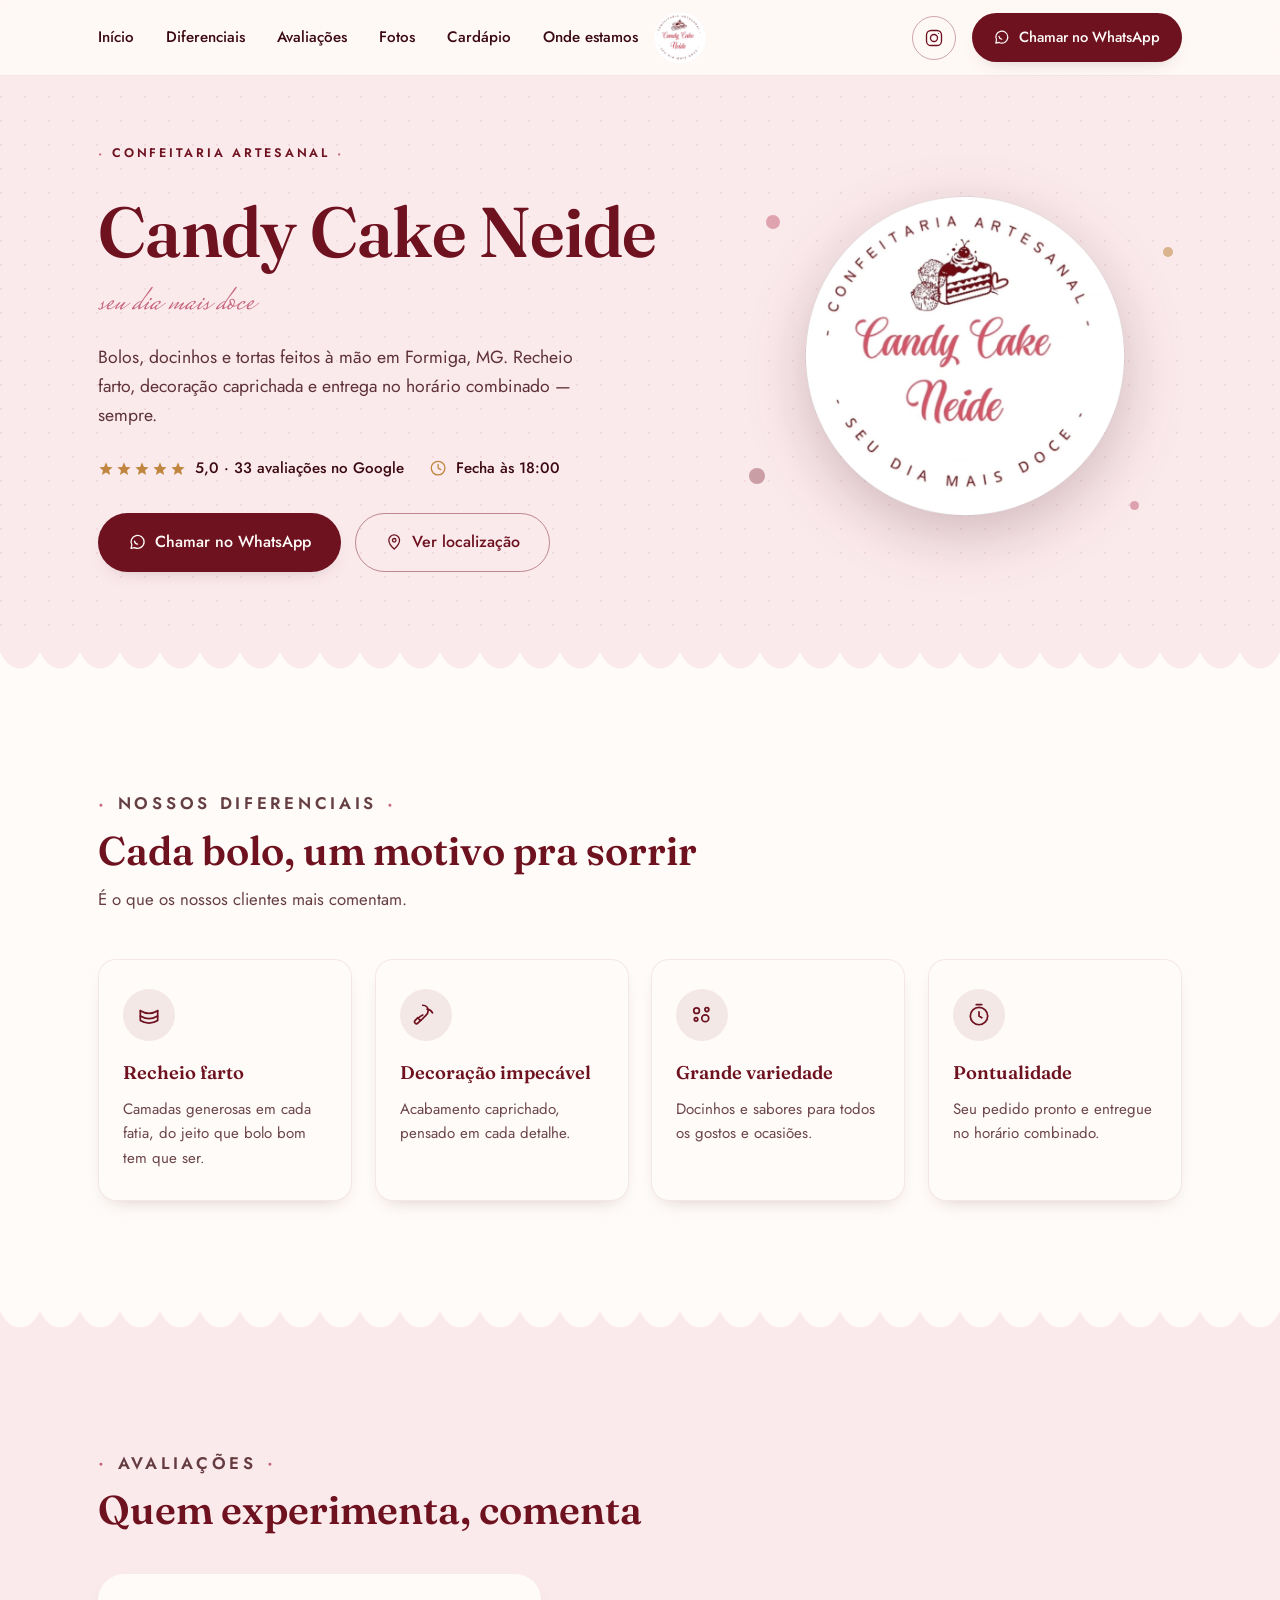
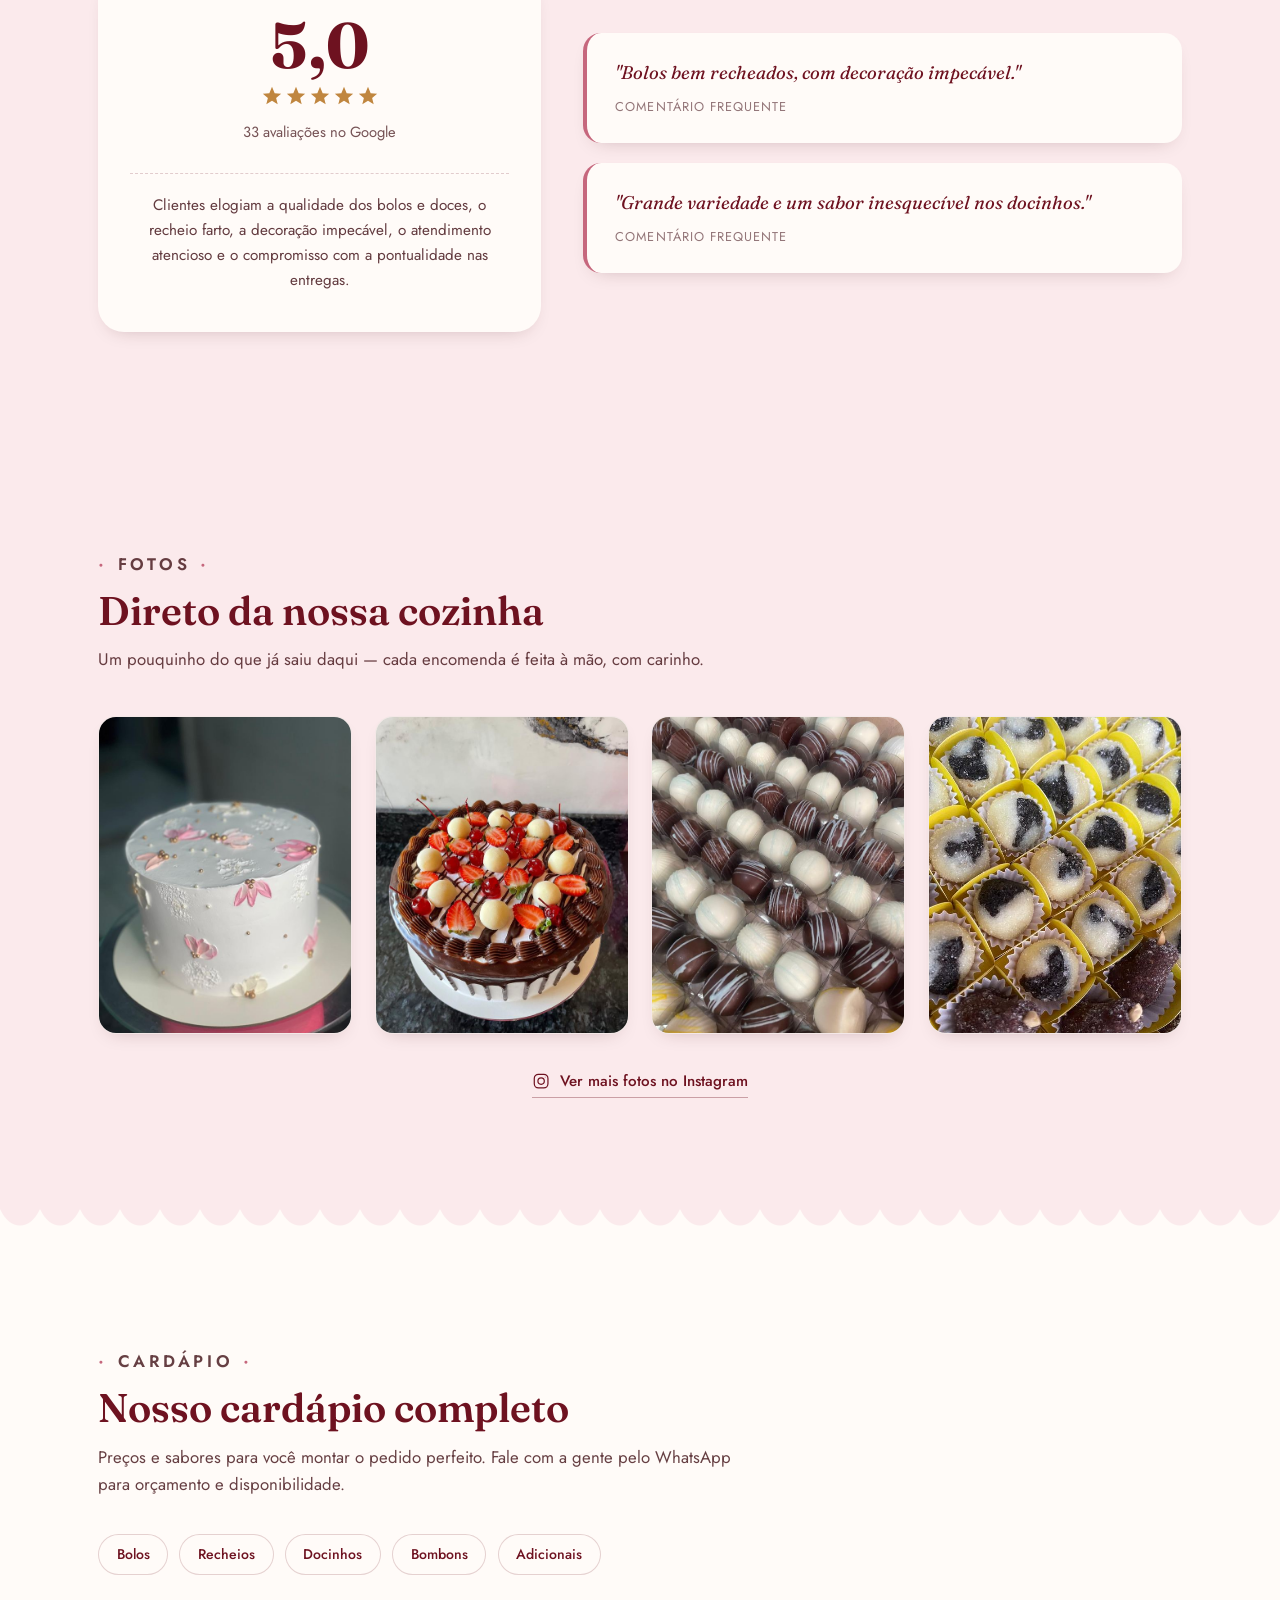
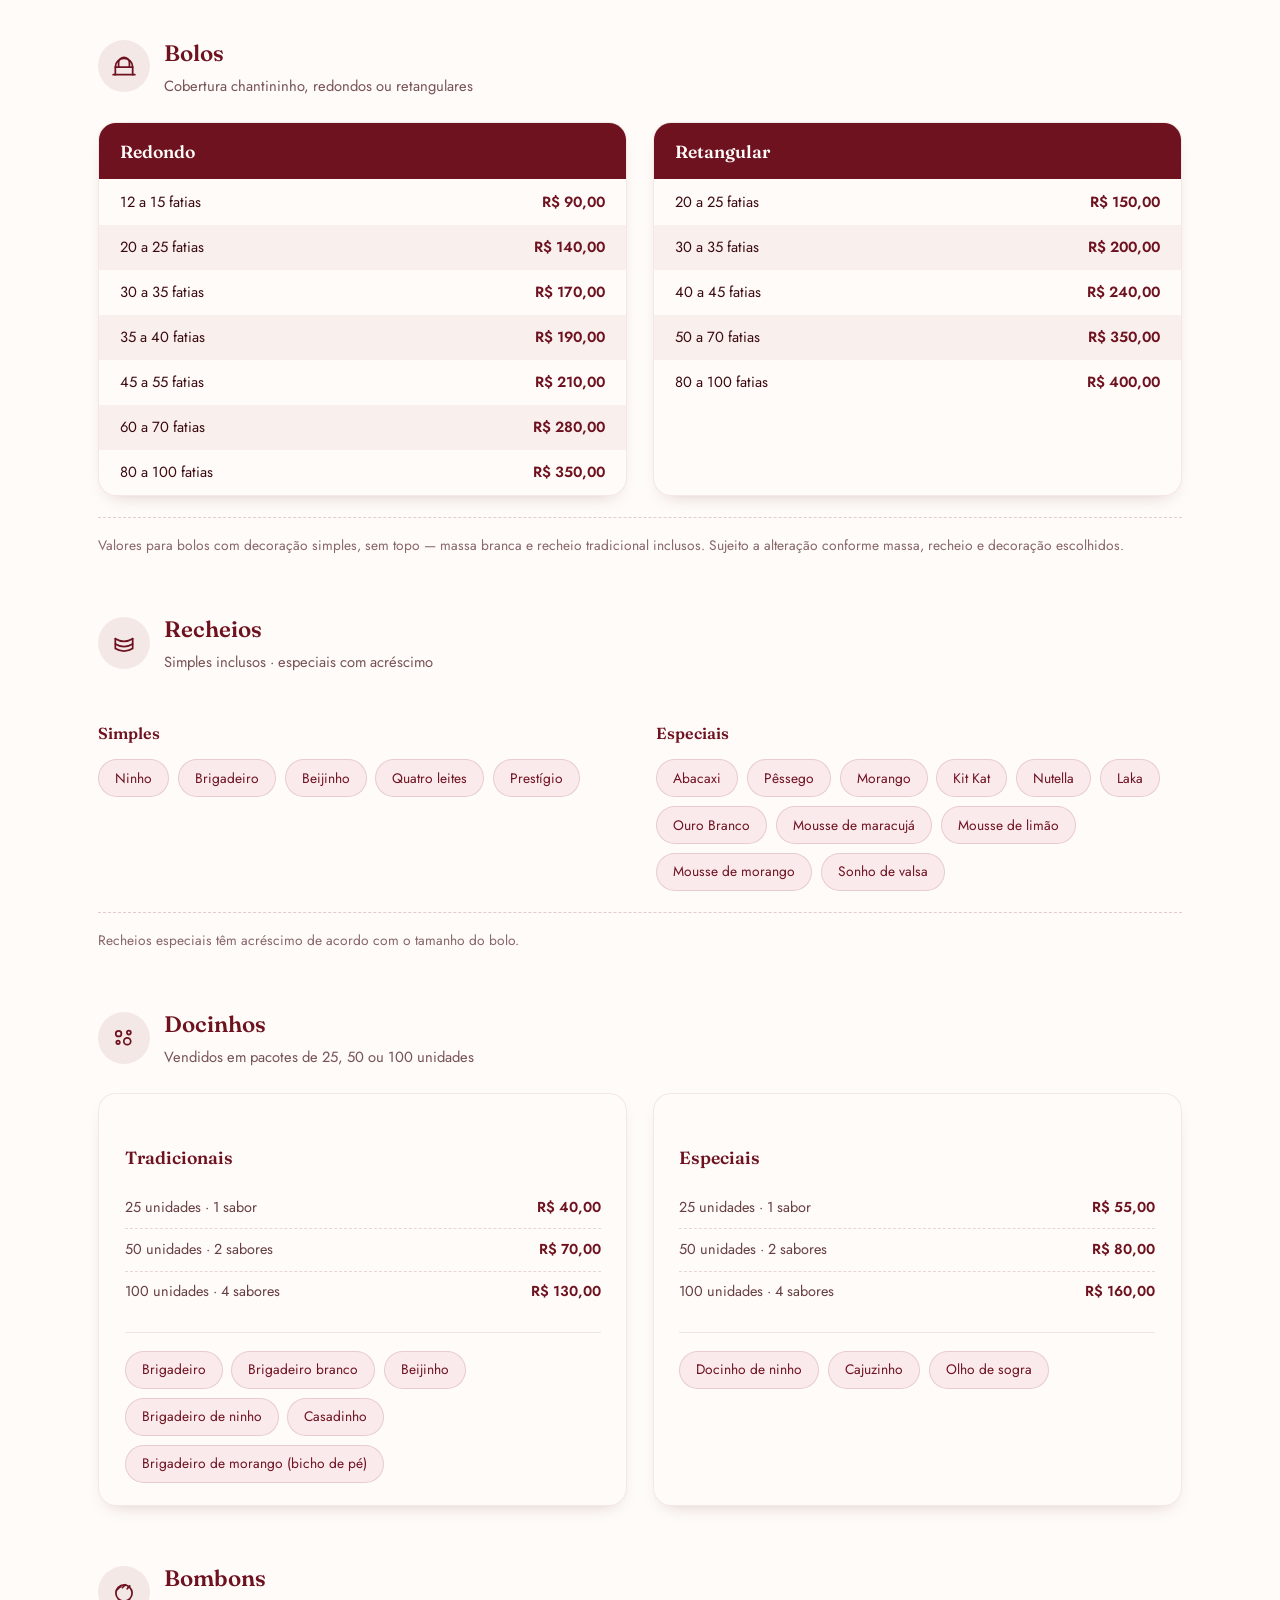
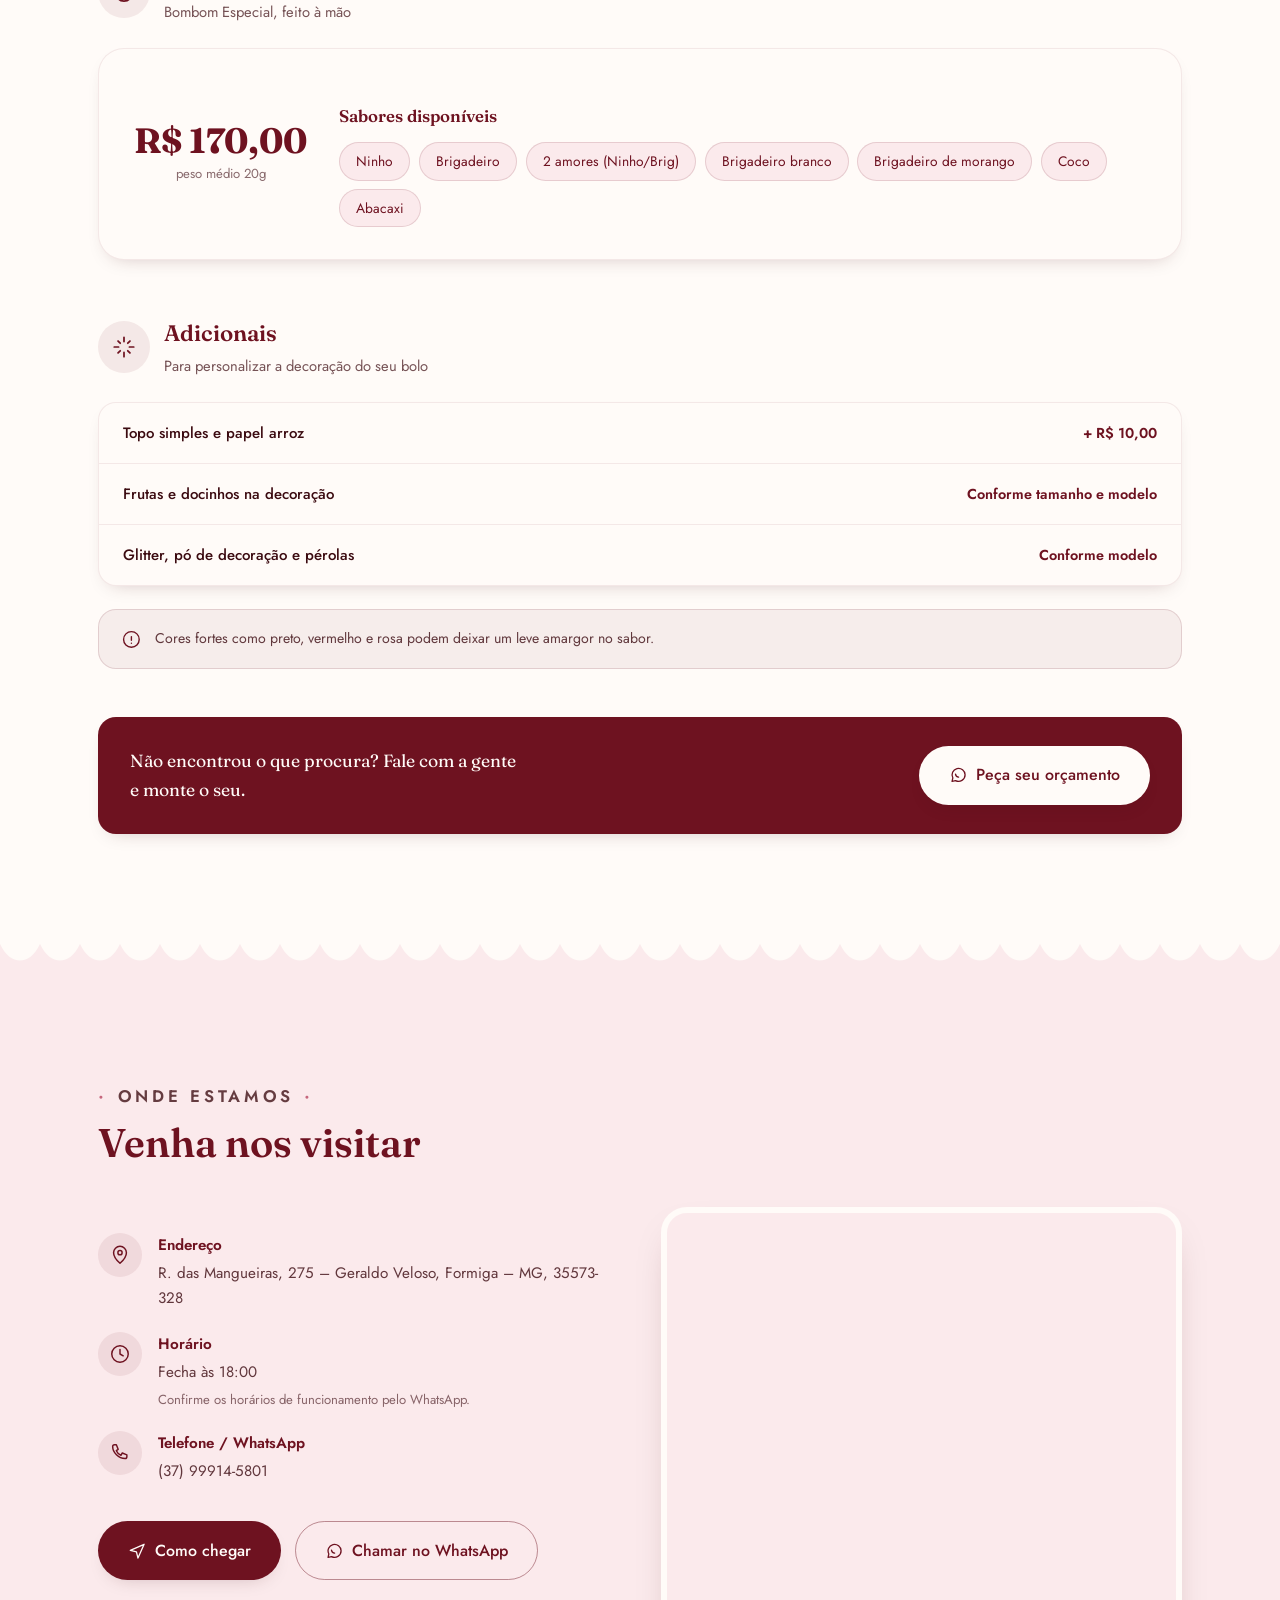
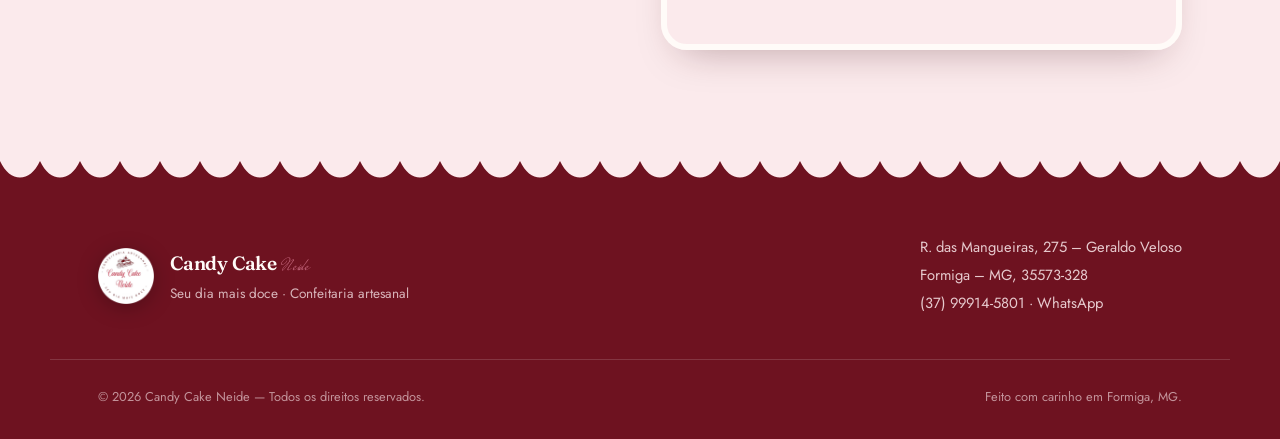
==== commit 727739b9: "Add files via upload" ====
--- a/index-2.html
+++ b/index-2.html
@@ -223,6 +223,25 @@
   .quote-card p{ font-family:'Fraunces',serif; font-style:italic; font-size:1.15rem; color:var(--maroon); line-height:1.5; }
   .quote-card span{ display:block; margin-top:.6rem; font-family:'Jost',sans-serif; font-style:normal; font-size:.8rem; letter-spacing:.08em; text-transform:uppercase; color:rgba(59,10,16,.55); }
 
+  /* ============ FOTOS ============ */
+  .gallery-grid{ display:grid; grid-template-columns:repeat(4,1fr); gap:1.4rem; margin-top:2.6rem; }
+  .gallery-item{
+    margin:0; border-radius:var(--radius-md); overflow:hidden; box-shadow:var(--shadow-sm);
+    aspect-ratio:4/5; background:var(--cream); border:1px solid rgba(var(--maroon-rgb),.08);
+  }
+  .gallery-item img{
+    width:100%; height:100%; object-fit:cover; display:block; transition:transform .5s ease;
+  }
+  .gallery-item:hover img{ transform:scale(1.07); }
+  .gallery-cta{ margin-top:2.2rem; text-align:center; }
+  .gallery-cta a{
+    display:inline-flex; align-items:center; gap:.6rem; font-family:'Jost',sans-serif; font-weight:500;
+    font-size:.95rem; color:var(--maroon); border-bottom:1.5px solid rgba(var(--maroon-rgb),.35); padding-bottom:.2rem;
+    transition:border-color .25s ease, color .25s ease;
+  }
+  .gallery-cta a:hover{ border-color:var(--maroon); color:#59090F; }
+  .gallery-cta svg{ width:1.2em; height:1.2em; }
+
   /* ============ MENU / CARDAPIO ============ */
   .menu-subnav{
     display:flex; flex-wrap:wrap; gap:.7rem; margin-top:2.2rem; padding-bottom:.3rem;
@@ -351,6 +370,7 @@
     .hero-badge-wrap{ order:-1; }
     .hero-badge{ width:min(230px,60vw); }
     .card-grid{ grid-template-columns:repeat(2,1fr); }
+    .gallery-grid{ grid-template-columns:repeat(2,1fr); }
     .price-tables{ grid-template-columns:1fr; }
     .recheios-grid{ grid-template-columns:1fr; gap:1.6rem; }
     .tier-cards{ grid-template-columns:1fr; }
@@ -405,6 +425,7 @@
         <a href="#inicio">Início</a>
         <a href="#diferenciais">Diferenciais</a>
         <a href="#avaliacoes">Avaliações</a>
+        <a href="#fotos">Fotos</a>
         <a href="#cardapio">Cardápio</a>
         <a href="#local">Onde estamos</a>
       </nav>
@@ -557,6 +578,39 @@
             <span>Comentário frequente</span>
           </div>
         </div>
+      </div>
+    </div>
+  </section>
+
+  <!-- ============ FOTOS ============ -->
+  <section id="fotos" class="bg-blush section-pad">
+    <div class="wrap">
+      <div class="section-head reveal">
+        <p class="eyebrow">Fotos</p>
+        <h2 class="section-title">Direto da nossa cozinha</h2>
+        <p>Um pouquinho do que já saiu daqui — cada encomenda é feita à mão, com carinho.</p>
+      </div>
+
+      <div class="gallery-grid reveal">
+        <figure class="gallery-item">
+          <img src="[data-uri]" alt="Bolo branco decorado com flores cor-de-rosa pintadas à mão e detalhes dourados" loading="lazy">
+        </figure>
+        <figure class="gallery-item">
+          <img src="[data-uri]" alt="Bolo de chocolate coberto com ganache, morangos, cerejas e trufas brancas" loading="lazy">
+        </figure>
+        <figure class="gallery-item">
+          <img src="[data-uri]" alt="Bandeja de bombons artesanais de chocolate branco, ao leite e meio amargo" loading="lazy">
+        </figure>
+        <figure class="gallery-item">
+          <img src="[data-uri]